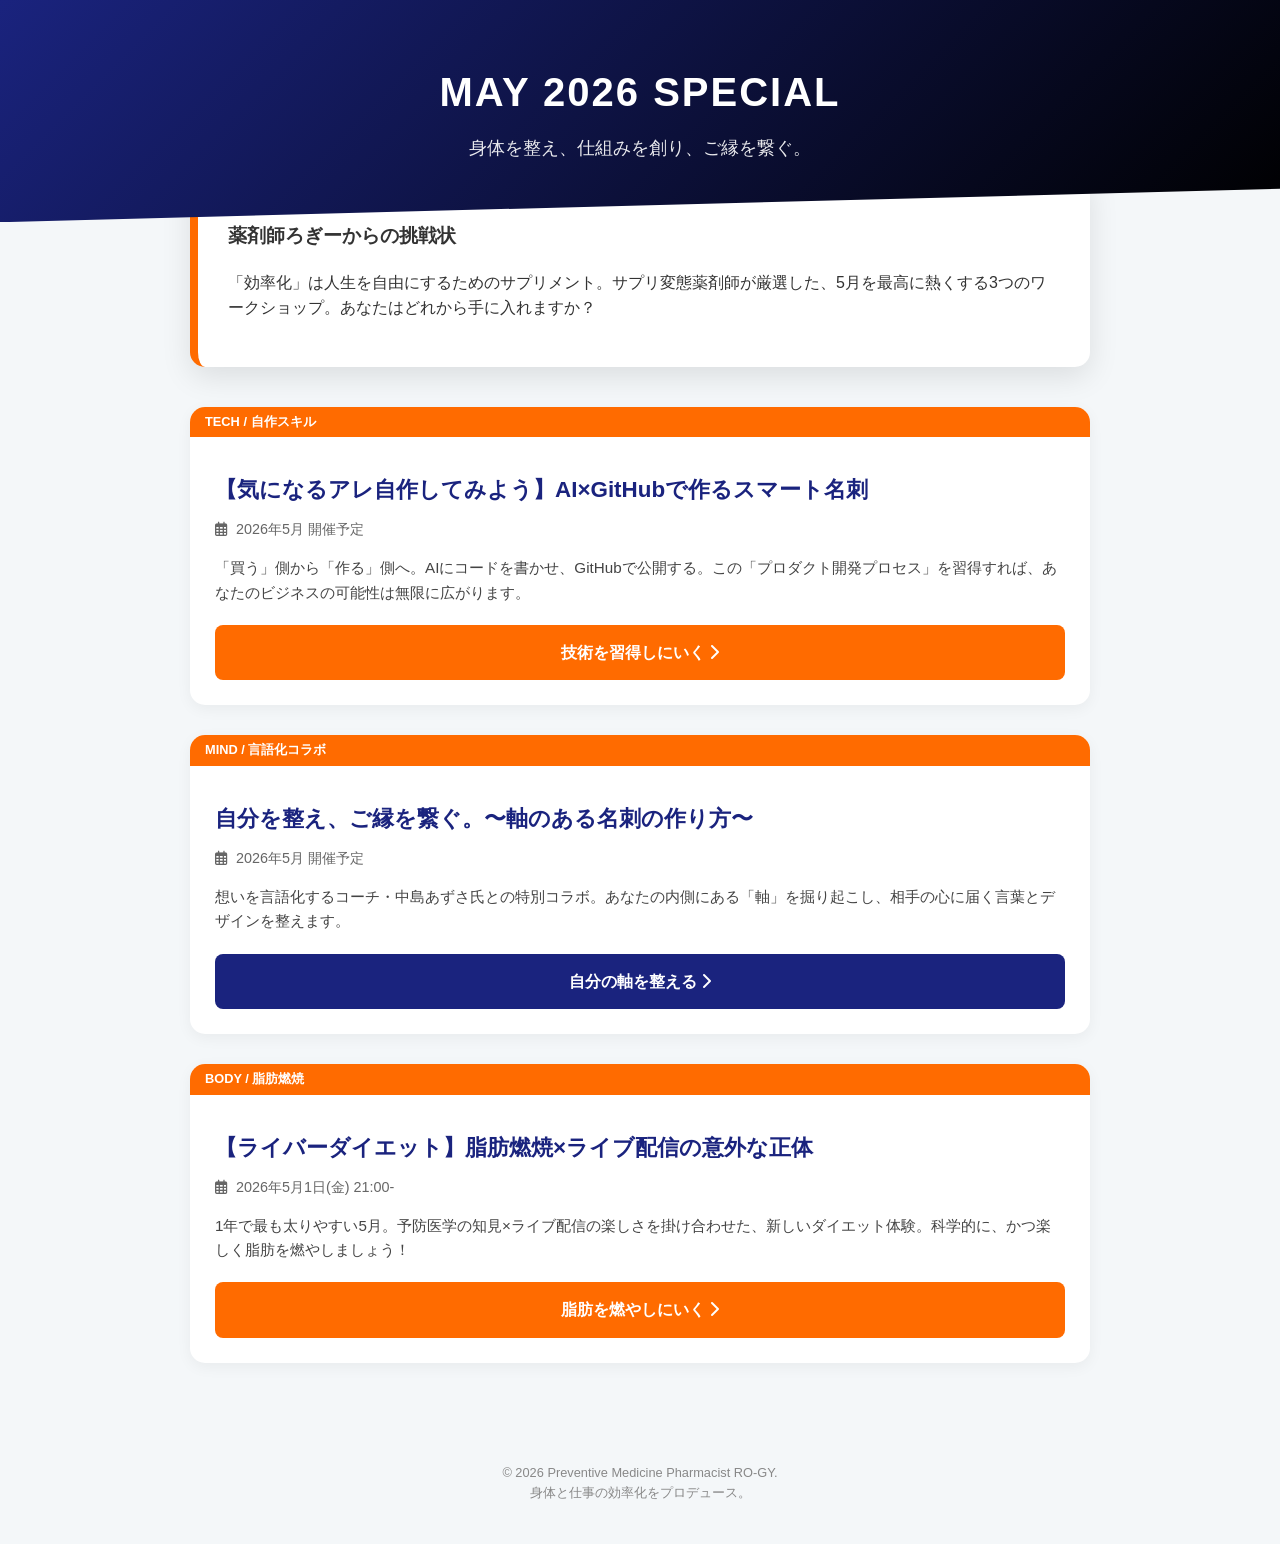
==== index.html @ 2cf56118 "Add initial index.html for workshop event" ====
<!DOCTYPE html>
<html lang="ja">
<head>
    <meta charset="UTF-8">
    <meta name="viewport" content="width=device-width, initial-scale=1.0">
    <title>2026.05 RO-GY Special Workshops | 薬剤師ろぎー</title>
    <link href="https://cdnjs.cloudflare.com/ajax/libs/font-awesome/6.0.0/css/all.min.css" rel="stylesheet">
    <style>
        :root {
            --primary: #FF6B00; /* ハイキューオレンジ */
            --secondary: #1A237E; /* 誠実なネイビー */
            --bg: #F4F7F9;
            --text: #333;
            --white: #ffffff;
        }

        body {
            font-family: 'Helvetica Neue', Arial, 'Hiragino Kaku Gothic ProN', 'Hiragino Sans', Meiryo, sans-serif;
            background-color: var(--bg);
            color: var(--text);
            line-height: 1.6;
            margin: 0;
            padding: 0;
        }

        header {
            background: linear-gradient(135deg, var(--secondary) 0%, #000 100%);
            color: var(--white);
            padding: 60px 20px;
            text-align: center;
            clip-path: polygon(0 0, 100% 0, 100% 85%, 0 100%);
        }

        .hero-title {
            font-size: 2.5rem;
            margin: 0;
            letter-spacing: 2px;
            font-weight: 900;
        }

        .hero-subtitle {
            font-size: 1.1rem;
            margin-top: 10px;
            opacity: 0.9;
        }

        .container {
            max-width: 900px;
            margin: -50px auto 60px;
            padding: 0 20px;
        }

        .intro-card {
            background: var(--white);
            padding: 30px;
            border-radius: 15px;
            box-shadow: 0 10px 30px rgba(0,0,0,0.1);
            margin-bottom: 40px;
            border-left: 8px solid var(--primary);
        }

        .workshop-grid {
            display: grid;
            gap: 30px;
        }

        .card {
            background: var(--white);
            border-radius: 15px;
            overflow: hidden;
            box-shadow: 0 4px 15px rgba(0,0,0,0.05);
            transition: transform 0.3s ease;
            display: flex;
            flex-direction: column;
        }

        .card:hover {
            transform: translateY(-5px);
        }

        .card-tag {
            background: var(--primary);
            color: var(--white);
            padding: 5px 15px;
            font-size: 0.8rem;
            font-weight: bold;
            display: inline-block;
        }

        .card-content {
            padding: 25px;
            flex-grow: 1;
        }

        .card-title {
            font-size: 1.4rem;
            margin: 10px 0;
            color: var(--secondary);
            font-weight: bold;
        }

        .card-date {
            color: #666;
            font-size: 0.9rem;
            margin-bottom: 15px;
            display: flex;
            align-items: center;
            gap: 8px;
        }

        .card-text {
            font-size: 0.95rem;
            margin-bottom: 20px;
            color: #444;
        }

        .btn {
            display: block;
            text-align: center;
            background: var(--primary);
            color: var(--white);
            text-decoration: none;
            padding: 15px;
            border-radius: 8px;
            font-weight: bold;
            transition: background 0.3s;
        }

        .btn:hover {
            background: #e65a00;
        }

        .btn-secondary {
            background: var(--secondary);
        }

        .footer {
            text-align: center;
            padding: 40px;
            color: #888;
            font-size: 0.8rem;
        }

        .badge {
            display: inline-block;
            padding: 2px 8px;
            border-radius: 4px;
            font-size: 0.75rem;
            margin-right: 5px;
            background: #eee;
        }

        @media (max-width: 600px) {
            .hero-title { font-size: 1.8rem; }
        }
    </style>
</head>
<body>

<header>
    <div class="hero-title">MAY 2026 SPECIAL</div>
    <div class="hero-subtitle">身体を整え、仕組みを創り、ご縁を繋ぐ。</div>
</header>

<div class="container">
    <section class="intro-card">
        <h3>薬剤師ろぎーからの挑戦状</h3>
        <p>「効率化」は人生を自由にするためのサプリメント。サプリ変態薬剤師が厳選した、5月を最高に熱くする3つのワークショップ。あなたはどれから手に入れますか？</p>
    </section>

    <div class="workshop-grid">
        
        <!-- Workshop 1 -->
        <div class="card">
            <div class="card-tag">TECH / 自作スキル</div>
            <div class="card-content">
                <div class="card-title">【気になるアレ自作してみよう】AI×GitHubで作るスマート名刺</div>
                <div class="card-date"><i class="far fa-calendar-alt"></i> 2026年5月 開催予定</div>
                <p class="card-text">
                    「買う」側から「作る」側へ。AIにコードを書かせ、GitHubで公開する。この「プロダクト開発プロセス」を習得すれば、あなたのビジネスの可能性は無限に広がります。
                </p>
                <a href="https://forms.gle/5XAhfQ7T3XfFHzM89" class="btn" target="_blank">技術を習得しにいく <i class="fas fa-chevron-right"></i></a>
            </div>
        </div>

        <!-- Workshop 2 -->
        <div class="card">
            <div class="card-tag">MIND / 言語化コラボ</div>
            <div class="card-content">
                <div class="card-title">自分を整え、ご縁を繋ぐ。〜軸のある名刺の作り方〜</div>
                <div class="card-date"><i class="far fa-calendar-alt"></i> 2026年5月 開催予定</div>
                <p class="card-text">
                    想いを言語化するコーチ・中島あずさ氏との特別コラボ。あなたの内側にある「軸」を掘り起こし、相手の心に届く言葉とデザインを整えます。
                </p>
                <a href="https://forms.gle/3fW3UAJa8YDTXTbc7" class="btn btn-secondary" target="_blank">自分の軸を整える <i class="fas fa-chevron-right"></i></a>
            </div>
        </div>

        <!-- Workshop 3 -->
        <div class="card">
            <div class="card-tag">BODY / 脂肪燃焼</div>
            <div class="card-content">
                <div class="card-title">【ライバーダイエット】脂肪燃焼×ライブ配信の意外な正体</div>
                <div class="card-date"><i class="far fa-calendar-alt"></i> 2026年5月1日(金) 21:00-</div>
                <p class="card-text">
                    1年で最も太りやすい5月。予防医学の知見×ライブ配信の楽しさを掛け合わせた、新しいダイエット体験。科学的に、かつ楽しく脂肪を燃やしましょう！
                </p>
                <a href="https://forms.gle/XK8D6hEWi1Emonfd9" class="btn" target="_blank">脂肪を燃やしにいく <i class="fas fa-chevron-right"></i></a>
            </div>
        </div>

    </div>
</div>

<div class="footer">
    &copy; 2026 Preventive Medicine Pharmacist RO-GY.<br>
    身体と仕事の効率化をプロデュース。
</div>

</body>
</html>
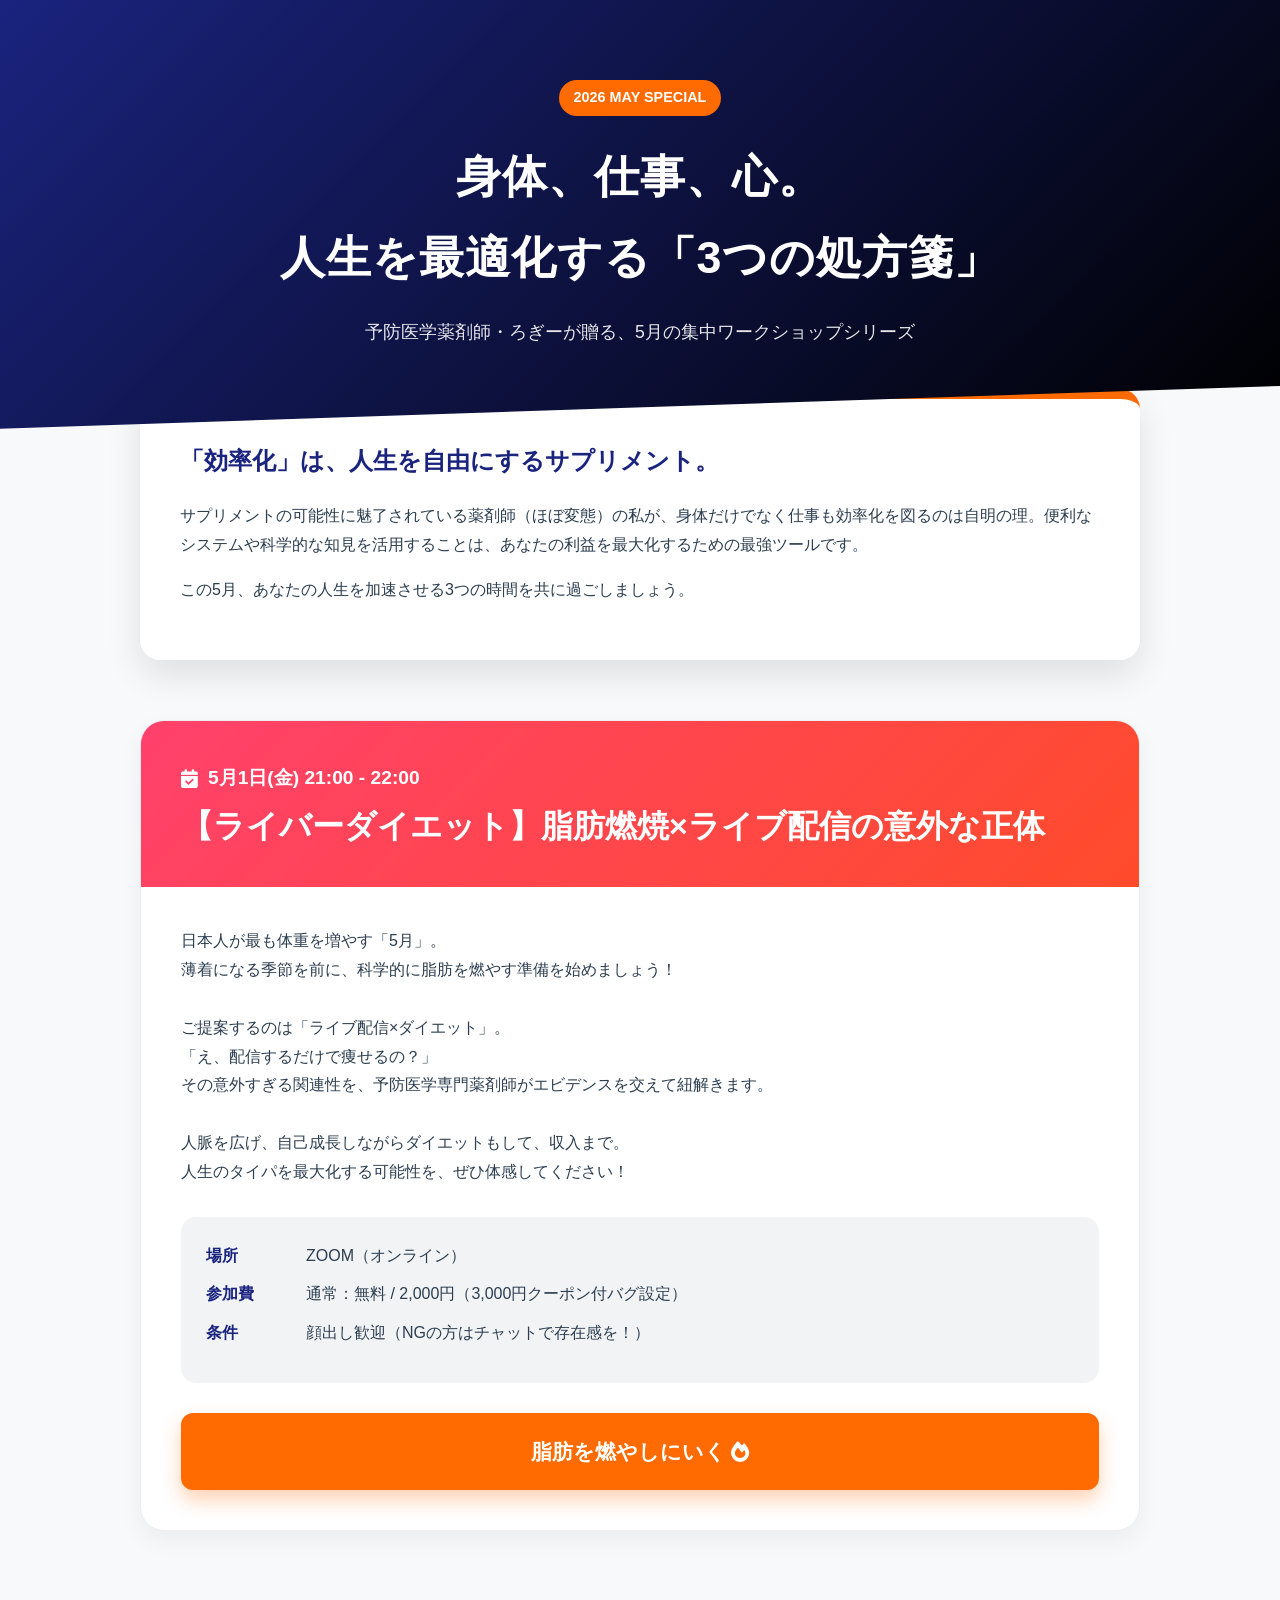
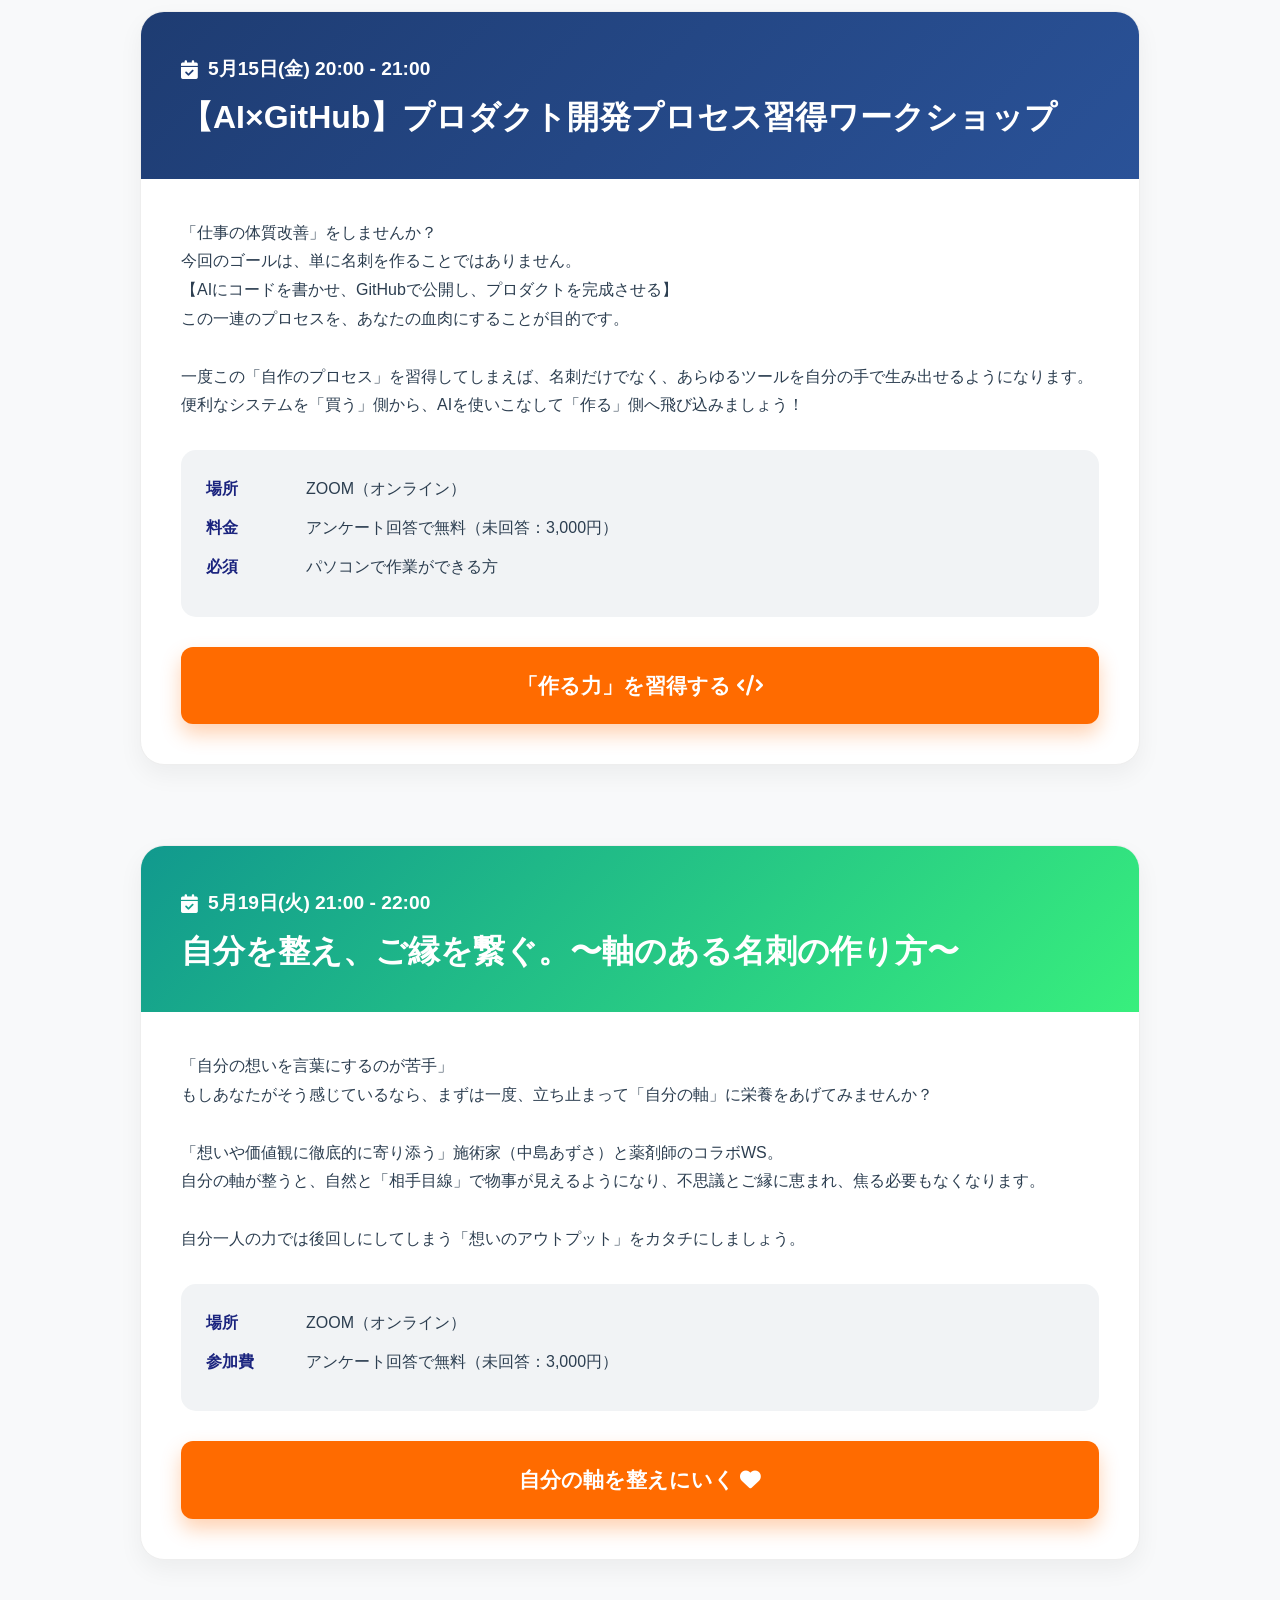
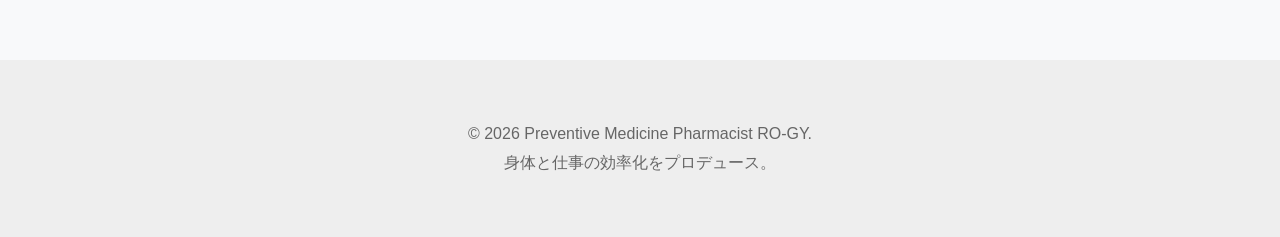
==== commit 02386f96: "Update index.html" ====
--- a/index.html
+++ b/index.html
@@ -3,219 +3,293 @@
 <head>
     <meta charset="UTF-8">
     <meta name="viewport" content="width=device-width, initial-scale=1.0">
-    <title>2026.05 RO-GY Special Workshops | 薬剤師ろぎー</title>
+    <title>RO-GY MAY 2026 Special Workshops</title>
     <link href="https://cdnjs.cloudflare.com/ajax/libs/font-awesome/6.0.0/css/all.min.css" rel="stylesheet">
     <style>
         :root {
-            --primary: #FF6B00; /* ハイキューオレンジ */
-            --secondary: #1A237E; /* 誠実なネイビー */
-            --bg: #F4F7F9;
-            --text: #333;
+            --primary: #FF6B00; /* 情熱のオレンジ */
+            --secondary: #1A237E; /* 知的なネイビー */
+            --accent: #00C853; /* 健康のグリーン */
+            --bg: #f8f9fa;
             --white: #ffffff;
+            --text: #2c3e50;
         }
 
         body {
             font-family: 'Helvetica Neue', Arial, 'Hiragino Kaku Gothic ProN', 'Hiragino Sans', Meiryo, sans-serif;
             background-color: var(--bg);
             color: var(--text);
-            line-height: 1.6;
             margin: 0;
             padding: 0;
-        }
-
+            line-height: 1.8;
+        }
+
+        /* Header & Hero */
         header {
             background: linear-gradient(135deg, var(--secondary) 0%, #000 100%);
             color: var(--white);
-            padding: 60px 20px;
+            padding: 80px 20px;
             text-align: center;
-            clip-path: polygon(0 0, 100% 0, 100% 85%, 0 100%);
+            clip-path: polygon(0 0, 100% 0, 100% 90%, 0 100%);
+        }
+
+        .hero-badge {
+            background: var(--primary);
+            padding: 5px 15px;
+            border-radius: 20px;
+            font-size: 0.9rem;
+            font-weight: bold;
+            display: inline-block;
+            margin-bottom: 20px;
         }
 
         .hero-title {
-            font-size: 2.5rem;
+            font-size: 2.8rem;
             margin: 0;
-            letter-spacing: 2px;
             font-weight: 900;
-        }
-
-        .hero-subtitle {
+            letter-spacing: 1px;
+        }
+
+        .hero-desc {
+            max-width: 700px;
+            margin: 20px auto 0;
             font-size: 1.1rem;
-            margin-top: 10px;
             opacity: 0.9;
         }
 
+        /* Container */
         .container {
-            max-width: 900px;
-            margin: -50px auto 60px;
+            max-width: 1000px;
+            margin: -40px auto 100px;
             padding: 0 20px;
         }
 
-        .intro-card {
+        /* Intro Section */
+        .intro-box {
             background: var(--white);
-            padding: 30px;
+            padding: 40px;
+            border-radius: 20px;
+            box-shadow: 0 15px 35px rgba(0,0,0,0.1);
+            margin-bottom: 60px;
+            border-top: 10px solid var(--primary);
+        }
+
+        .intro-box h2 {
+            color: var(--secondary);
+            margin-top: 0;
+        }
+
+        /* Workshop Cards */
+        .ws-card {
+            background: var(--white);
+            border-radius: 24px;
+            overflow: hidden;
+            box-shadow: 0 10px 25px rgba(0,0,0,0.05);
+            margin-bottom: 80px;
+            display: flex;
+            flex-direction: column;
+            border: 1px solid #eee;
+        }
+
+        .ws-header {
+            padding: 40px;
+            color: var(--white);
+        }
+
+        /* 各WSのテーマカラー */
+        .bg-diet { background: linear-gradient(135deg, #FF416C, #FF4B2B); }
+        .bg-tech { background: linear-gradient(135deg, #1e3c72, #2a5298); }
+        .bg-mind { background: linear-gradient(135deg, #11998e, #38ef7d); }
+
+        .ws-date {
+            font-size: 1.2rem;
+            font-weight: bold;
+            display: flex;
+            align-items: center;
+            gap: 10px;
+            margin-bottom: 10px;
+        }
+
+        .ws-title {
+            font-size: 2rem;
+            line-height: 1.3;
+            margin: 0;
+            font-weight: 900;
+        }
+
+        .ws-body {
+            padding: 40px;
+        }
+
+        .ws-content-text {
+            white-space: pre-wrap; /* 改行を反映 */
+            font-size: 1rem;
+            margin-bottom: 30px;
+        }
+
+        .info-grid {
+            background: #f1f3f5;
+            padding: 25px;
             border-radius: 15px;
-            box-shadow: 0 10px 30px rgba(0,0,0,0.1);
-            margin-bottom: 40px;
-            border-left: 8px solid var(--primary);
-        }
-
-        .workshop-grid {
-            display: grid;
-            gap: 30px;
-        }
-
-        .card {
-            background: var(--white);
-            border-radius: 15px;
-            overflow: hidden;
-            box-shadow: 0 4px 15px rgba(0,0,0,0.05);
-            transition: transform 0.3s ease;
-            display: flex;
-            flex-direction: column;
-        }
-
-        .card:hover {
-            transform: translateY(-5px);
-        }
-
-        .card-tag {
+            margin-bottom: 30px;
+        }
+
+        .info-item {
+            display: flex;
+            margin-bottom: 10px;
+        }
+
+        .info-label {
+            width: 100px;
+            font-weight: bold;
+            color: var(--secondary);
+        }
+
+        .cta-btn {
+            display: block;
             background: var(--primary);
             color: var(--white);
-            padding: 5px 15px;
-            font-size: 0.8rem;
-            font-weight: bold;
-            display: inline-block;
-        }
-
-        .card-content {
-            padding: 25px;
-            flex-grow: 1;
-        }
-
-        .card-title {
-            font-size: 1.4rem;
-            margin: 10px 0;
-            color: var(--secondary);
-            font-weight: bold;
-        }
-
-        .card-date {
+            text-align: center;
+            padding: 20px;
+            border-radius: 12px;
+            text-decoration: none;
+            font-size: 1.3rem;
+            font-weight: bold;
+            transition: all 0.3s;
+            box-shadow: 0 10px 20px rgba(255, 107, 0, 0.3);
+        }
+
+        .cta-btn:hover {
+            transform: scale(1.02);
+            box-shadow: 0 15px 30px rgba(255, 107, 0, 0.4);
+        }
+
+        .ws-highlights {
+            margin-bottom: 30px;
+        }
+
+        .highlight-item {
+            display: flex;
+            gap: 15px;
+            margin-bottom: 15px;
+        }
+
+        .highlight-icon {
+            color: var(--primary);
+            font-size: 1.2rem;
+        }
+
+        footer {
+            text-align: center;
+            padding: 60px 20px;
+            background: #eee;
             color: #666;
-            font-size: 0.9rem;
-            margin-bottom: 15px;
-            display: flex;
-            align-items: center;
-            gap: 8px;
-        }
-
-        .card-text {
-            font-size: 0.95rem;
-            margin-bottom: 20px;
-            color: #444;
-        }
-
-        .btn {
-            display: block;
-            text-align: center;
-            background: var(--primary);
-            color: var(--white);
-            text-decoration: none;
-            padding: 15px;
-            border-radius: 8px;
-            font-weight: bold;
-            transition: background 0.3s;
-        }
-
-        .btn:hover {
-            background: #e65a00;
-        }
-
-        .btn-secondary {
-            background: var(--secondary);
-        }
-
-        .footer {
-            text-align: center;
-            padding: 40px;
-            color: #888;
-            font-size: 0.8rem;
-        }
-
-        .badge {
-            display: inline-block;
-            padding: 2px 8px;
-            border-radius: 4px;
-            font-size: 0.75rem;
-            margin-right: 5px;
-            background: #eee;
-        }
-
-        @media (max-width: 600px) {
-            .hero-title { font-size: 1.8rem; }
+        }
+
+        @media (max-width: 768px) {
+            .hero-title { font-size: 2rem; }
+            .ws-title { font-size: 1.5rem; }
+            .ws-header, .ws-body { padding: 25px; }
         }
     </style>
 </head>
 <body>
 
 <header>
-    <div class="hero-title">MAY 2026 SPECIAL</div>
-    <div class="hero-subtitle">身体を整え、仕組みを創り、ご縁を繋ぐ。</div>
+    <div class="hero-badge">2026 MAY SPECIAL</div>
+    <h1 class="hero-title">身体、仕事、心。<br>人生を最適化する「3つの処方箋」</h1>
+    <p class="hero-desc">予防医学薬剤師・ろぎーが贈る、5月の集中ワークショップシリーズ</p>
 </header>
 
 <div class="container">
-    <section class="intro-card">
-        <h3>薬剤師ろぎーからの挑戦状</h3>
-        <p>「効率化」は人生を自由にするためのサプリメント。サプリ変態薬剤師が厳選した、5月を最高に熱くする3つのワークショップ。あなたはどれから手に入れますか？</p>
+    <!-- Intro -->
+    <section class="intro-box">
+        <h2>「効率化」は、人生を自由にするサプリメント。</h2>
+        <p>サプリメントの可能性に魅了されている薬剤師（ほぼ変態）の私が、身体だけでなく仕事も効率化を図るのは自明の理。便利なシステムや科学的な知見を活用することは、あなたの利益を最大化するための最強ツールです。</p>
+        <p>この5月、あなたの人生を加速させる3つの時間を共に過ごしましょう。</p>
     </section>
 
-    <div class="workshop-grid">
-        
-        <!-- Workshop 1 -->
-        <div class="card">
-            <div class="card-tag">TECH / 自作スキル</div>
-            <div class="card-content">
-                <div class="card-title">【気になるアレ自作してみよう】AI×GitHubで作るスマート名刺</div>
-                <div class="card-date"><i class="far fa-calendar-alt"></i> 2026年5月 開催予定</div>
-                <p class="card-text">
-                    「買う」側から「作る」側へ。AIにコードを書かせ、GitHubで公開する。この「プロダクト開発プロセス」を習得すれば、あなたのビジネスの可能性は無限に広がります。
-                </p>
-                <a href="https://forms.gle/5XAhfQ7T3XfFHzM89" class="btn" target="_blank">技術を習得しにいく <i class="fas fa-chevron-right"></i></a>
+    <!-- WS 1: Diet -->
+    <article class="ws-card">
+        <div class="ws-header bg-diet">
+            <div class="ws-date"><i class="fas fa-calendar-check"></i> 5月1日(金) 21:00 - 22:00</div>
+            <h2 class="ws-title">【ライバーダイエット】脂肪燃焼×ライブ配信の意外な正体</h2>
+        </div>
+        <div class="ws-body">
+            <div class="ws-content-text">日本人が最も体重を増やす「5月」。
+薄着になる季節を前に、科学的に脂肪を燃やす準備を始めましょう！
+
+ご提案するのは「ライブ配信×ダイエット」。
+「え、配信するだけで痩せるの？」
+その意外すぎる関連性を、予防医学専門薬剤師がエビデンスを交えて紐解きます。
+
+人脈を広げ、自己成長しながらダイエットもして、収入まで。
+人生のタイパを最大化する可能性を、ぜひ体感してください！</div>
+            
+            <div class="info-grid">
+                <div class="info-item"><span class="info-label">場所</span><span>ZOOM（オンライン）</span></div>
+                <div class="info-item"><span class="info-label">参加費</span><span>通常：無料 / 2,000円（3,000円クーポン付バグ設定）</span></div>
+                <div class="info-item"><span class="info-label">条件</span><span>顔出し歓迎（NGの方はチャットで存在感を！）</span></div>
             </div>
-        </div>
-
-        <!-- Workshop 2 -->
-        <div class="card">
-            <div class="card-tag">MIND / 言語化コラボ</div>
-            <div class="card-content">
-                <div class="card-title">自分を整え、ご縁を繋ぐ。〜軸のある名刺の作り方〜</div>
-                <div class="card-date"><i class="far fa-calendar-alt"></i> 2026年5月 開催予定</div>
-                <p class="card-text">
-                    想いを言語化するコーチ・中島あずさ氏との特別コラボ。あなたの内側にある「軸」を掘り起こし、相手の心に届く言葉とデザインを整えます。
-                </p>
-                <a href="https://forms.gle/3fW3UAJa8YDTXTbc7" class="btn btn-secondary" target="_blank">自分の軸を整える <i class="fas fa-chevron-right"></i></a>
+
+            <a href="https://forms.gle/5XAhfQ7T3XfFHzM89" class="cta-btn" target="_blank">脂肪を燃やしにいく <i class="fas fa-fire"></i></a>
+        </div>
+    </article>
+
+    <!-- WS 2: AI Tech -->
+    <article class="ws-card">
+        <div class="ws-header bg-tech">
+            <div class="ws-date"><i class="fas fa-calendar-check"></i> 5月15日(金) 20:00 - 21:00</div>
+            <h2 class="ws-title">【AI×GitHub】プロダクト開発プロセス習得ワークショップ</h2>
+        </div>
+        <div class="ws-body">
+            <div class="ws-content-text">「仕事の体質改善」をしませんか？
+今回のゴールは、単に名刺を作ることではありません。
+【AIにコードを書かせ、GitHubで公開し、プロダクトを完成させる】
+この一連のプロセスを、あなたの血肉にすることが目的です。
+
+一度この「自作のプロセス」を習得してしまえば、名刺だけでなく、あらゆるツールを自分の手で生み出せるようになります。
+便利なシステムを「買う」側から、AIを使いこなして「作る」側へ飛び込みましょう！</div>
+            
+            <div class="info-grid">
+                <div class="info-item"><span class="info-label">場所</span><span>ZOOM（オンライン）</span></div>
+                <div class="info-item"><span class="info-label">料金</span><span>アンケート回答で無料（未回答：3,000円）</span></div>
+                <div class="info-item"><span class="info-label">必須</span><span>パソコンで作業ができる方</span></div>
             </div>
-        </div>
-
-        <!-- Workshop 3 -->
-        <div class="card">
-            <div class="card-tag">BODY / 脂肪燃焼</div>
-            <div class="card-content">
-                <div class="card-title">【ライバーダイエット】脂肪燃焼×ライブ配信の意外な正体</div>
-                <div class="card-date"><i class="far fa-calendar-alt"></i> 2026年5月1日(金) 21:00-</div>
-                <p class="card-text">
-                    1年で最も太りやすい5月。予防医学の知見×ライブ配信の楽しさを掛け合わせた、新しいダイエット体験。科学的に、かつ楽しく脂肪を燃やしましょう！
-                </p>
-                <a href="https://forms.gle/XK8D6hEWi1Emonfd9" class="btn" target="_blank">脂肪を燃やしにいく <i class="fas fa-chevron-right"></i></a>
+
+            <a href="https://forms.gle/3fW3UAJa8YDTXTbc7" class="cta-btn" target="_blank">「作る力」を習得する <i class="fas fa-code"></i></a>
+        </div>
+    </article>
+
+    <!-- WS 3: Mind/Azusa -->
+    <article class="ws-card">
+        <div class="ws-header bg-mind">
+            <div class="ws-date"><i class="fas fa-calendar-check"></i> 5月19日(火) 21:00 - 22:00</div>
+            <h2 class="ws-title">自分を整え、ご縁を繋ぐ。〜軸のある名刺の作り方〜</h2>
+        </div>
+        <div class="ws-body">
+            <div class="ws-content-text">「自分の想いを言葉にするのが苦手」
+もしあなたがそう感じているなら、まずは一度、立ち止まって「自分の軸」に栄養をあげてみませんか？
+
+「想いや価値観に徹底的に寄り添う」施術家（中島あずさ）と薬剤師のコラボWS。
+自分の軸が整うと、自然と「相手目線」で物事が見えるようになり、不思議とご縁に恵まれ、焦る必要もなくなります。
+
+自分一人の力では後回しにしてしまう「想いのアウトプット」をカタチにしましょう。</div>
+            
+            <div class="info-grid">
+                <div class="info-item"><span class="info-label">場所</span><span>ZOOM（オンライン）</span></div>
+                <div class="info-item"><span class="info-label">参加費</span><span>アンケート回答で無料（未回答：3,000円）</span></div>
             </div>
-        </div>
-
-    </div>
+
+            <a href="https://forms.gle/XK8D6hEWi1Emonfd9" class="cta-btn" target="_blank">自分の軸を整えにいく <i class="fas fa-heart"></i></a>
+        </div>
+    </article>
 </div>
 
-<div class="footer">
+<footer>
     &copy; 2026 Preventive Medicine Pharmacist RO-GY.<br>
     身体と仕事の効率化をプロデュース。
-</div>
+</footer>
 
 </body>
 </html>
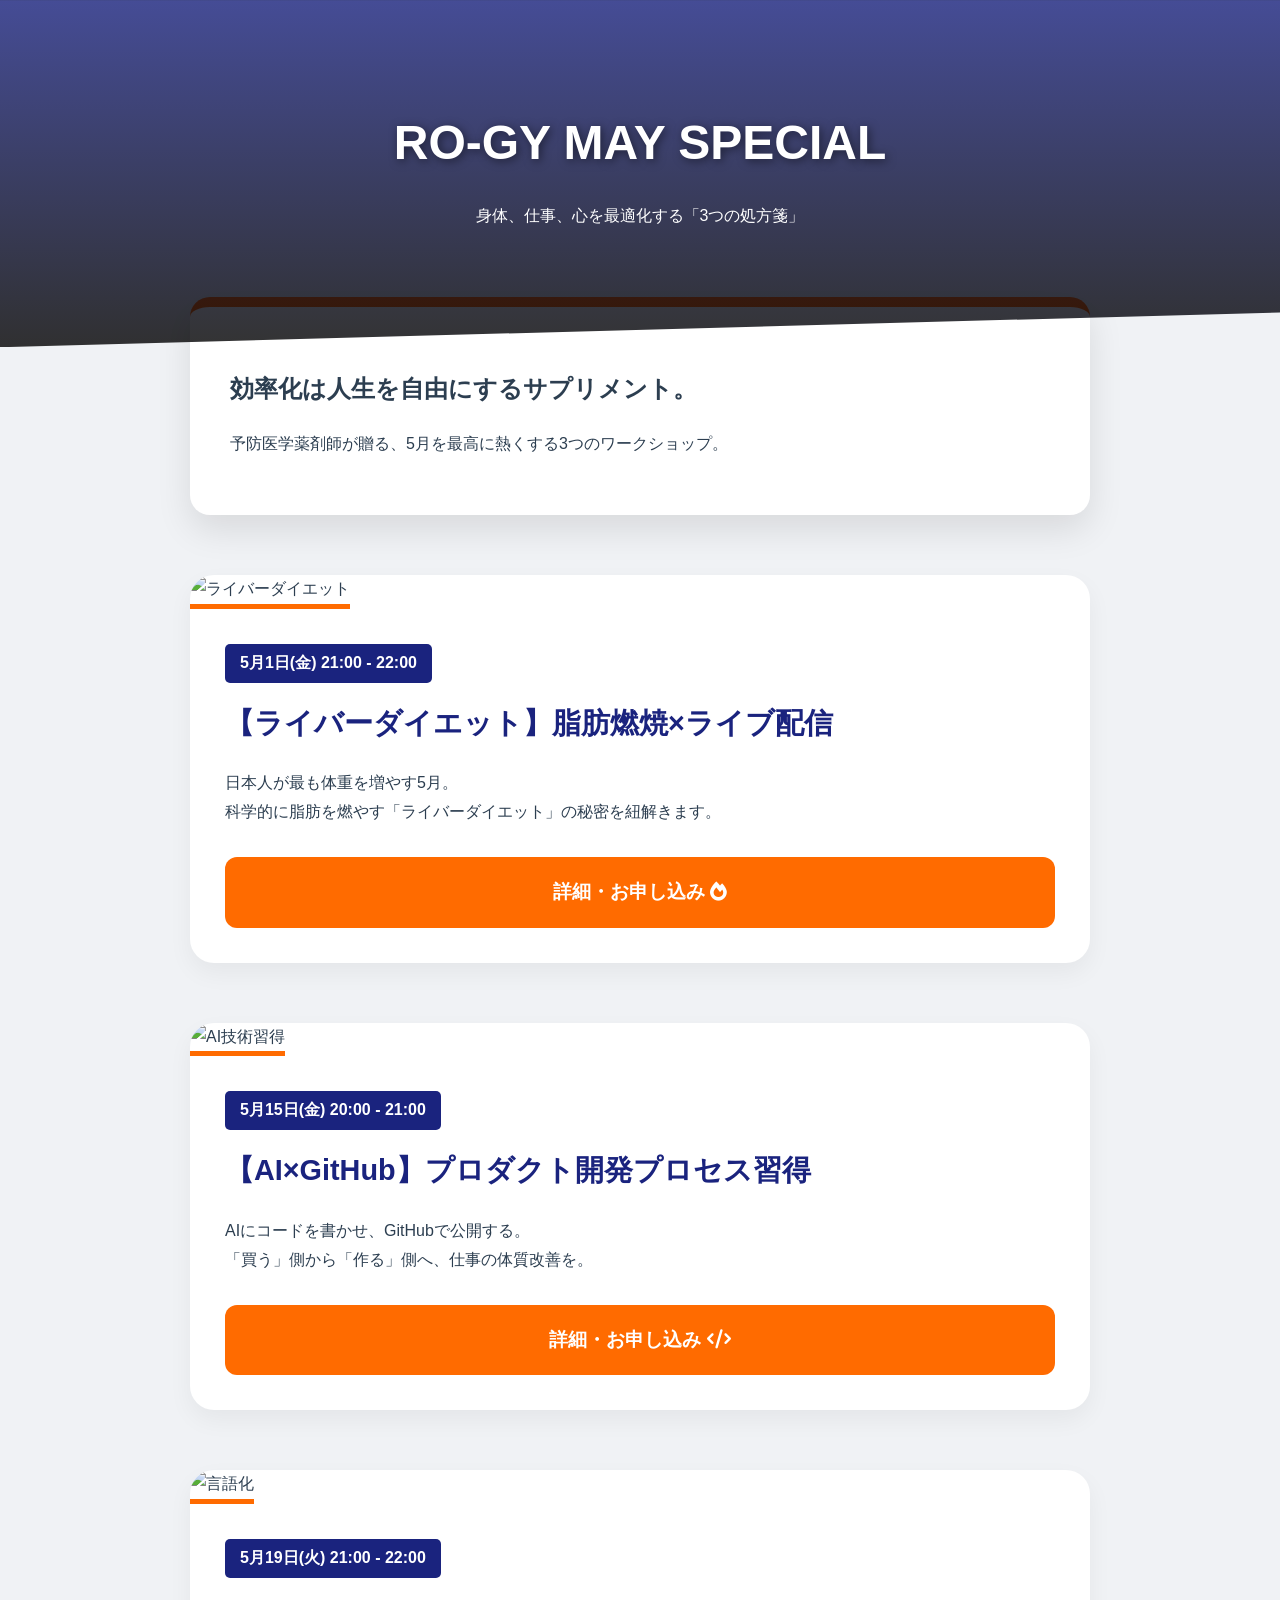
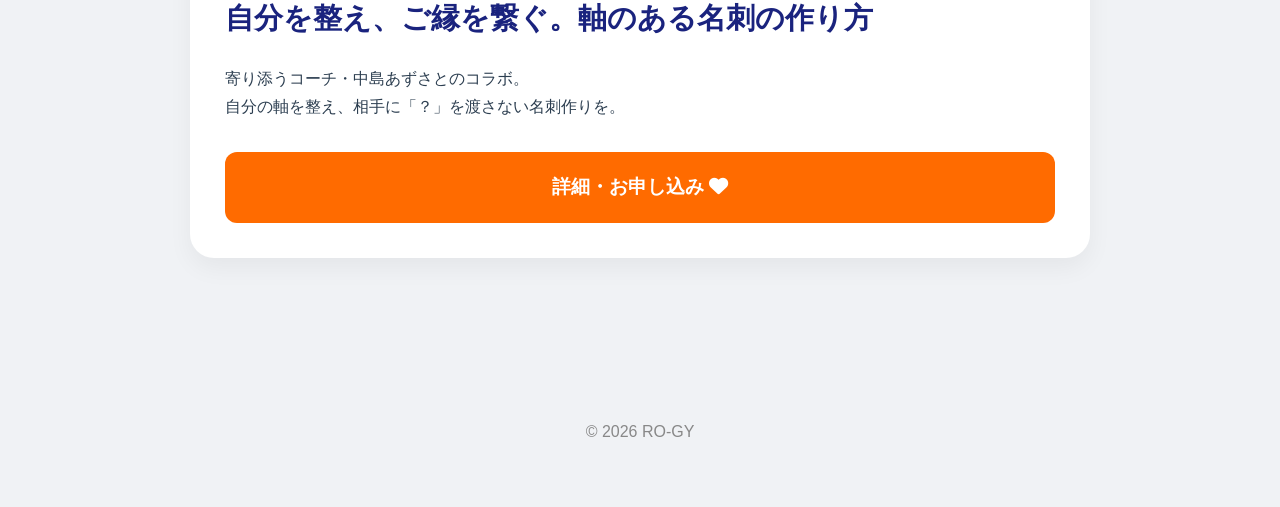
==== commit 30d18656: "Update index.html" ====
--- a/index.html
+++ b/index.html
@@ -9,8 +9,7 @@
         :root {
             --primary: #FF6B00; /* 情熱のオレンジ */
             --secondary: #1A237E; /* 知的なネイビー */
-            --accent: #00C853; /* 健康のグリーン */
-            --bg: #f8f9fa;
+            --bg: #f0f2f5;
             --white: #ffffff;
             --text: #2c3e50;
         }
@@ -24,47 +23,31 @@
             line-height: 1.8;
         }
 
-        /* Header & Hero */
+        /* Hero Section */
         header {
-            background: linear-gradient(135deg, var(--secondary) 0%, #000 100%);
+            background: linear-gradient(rgba(26, 35, 126, 0.8), rgba(0, 0, 0, 0.8)), url('images/hero.jpg'); /* 背景画像 */
+            background-size: cover;
+            background-position: center;
             color: var(--white);
-            padding: 80px 20px;
+            padding: 100px 20px;
             text-align: center;
             clip-path: polygon(0 0, 100% 0, 100% 90%, 0 100%);
         }
 
-        .hero-badge {
-            background: var(--primary);
-            padding: 5px 15px;
-            border-radius: 20px;
-            font-size: 0.9rem;
-            font-weight: bold;
-            display: inline-block;
-            margin-bottom: 20px;
-        }
-
         .hero-title {
-            font-size: 2.8rem;
+            font-size: 3rem;
             margin: 0;
             font-weight: 900;
-            letter-spacing: 1px;
-        }
-
-        .hero-desc {
-            max-width: 700px;
-            margin: 20px auto 0;
-            font-size: 1.1rem;
-            opacity: 0.9;
+            text-shadow: 2px 2px 10px rgba(0,0,0,0.5);
         }
 
         /* Container */
         .container {
-            max-width: 1000px;
-            margin: -40px auto 100px;
+            max-width: 900px;
+            margin: -50px auto 100px;
             padding: 0 20px;
         }
 
-        /* Intro Section */
         .intro-box {
             background: var(--white);
             padding: 40px;
@@ -74,75 +57,52 @@
             border-top: 10px solid var(--primary);
         }
 
-        .intro-box h2 {
-            color: var(--secondary);
-            margin-top: 0;
-        }
-
         /* Workshop Cards */
         .ws-card {
             background: var(--white);
             border-radius: 24px;
             overflow: hidden;
             box-shadow: 0 10px 25px rgba(0,0,0,0.05);
-            margin-bottom: 80px;
-            display: flex;
-            flex-direction: column;
-            border: 1px solid #eee;
+            margin-bottom: 60px;
+            transition: 0.3s;
         }
 
-        .ws-header {
-            padding: 40px;
-            color: var(--white);
+        .ws-card:hover {
+            transform: translateY(-5px);
         }
 
-        /* 各WSのテーマカラー */
-        .bg-diet { background: linear-gradient(135deg, #FF416C, #FF4B2B); }
-        .bg-tech { background: linear-gradient(135deg, #1e3c72, #2a5298); }
-        .bg-mind { background: linear-gradient(135deg, #11998e, #38ef7d); }
+        /* 画像エリア */
+        .ws-image {
+            width: 100%;
+            height: 250px;
+            object-fit: cover; /* 画像を枠いっぱいに収める */
+            border-bottom: 5px solid var(--primary);
+        }
 
-        .ws-date {
-            font-size: 1.2rem;
+        .ws-body {
+            padding: 35px;
+        }
+
+        .ws-date-badge {
+            display: inline-block;
+            background: var(--secondary);
+            color: white;
+            padding: 5px 15px;
+            border-radius: 5px;
             font-weight: bold;
-            display: flex;
-            align-items: center;
-            gap: 10px;
-            margin-bottom: 10px;
+            margin-bottom: 15px;
         }
 
         .ws-title {
-            font-size: 2rem;
-            line-height: 1.3;
-            margin: 0;
+            font-size: 1.8rem;
+            color: var(--secondary);
+            margin: 0 0 20px 0;
             font-weight: 900;
         }
 
-        .ws-body {
-            padding: 40px;
-        }
-
-        .ws-content-text {
-            white-space: pre-wrap; /* 改行を反映 */
-            font-size: 1rem;
+        .ws-text {
+            white-space: pre-wrap;
             margin-bottom: 30px;
-        }
-
-        .info-grid {
-            background: #f1f3f5;
-            padding: 25px;
-            border-radius: 15px;
-            margin-bottom: 30px;
-        }
-
-        .info-item {
-            display: flex;
-            margin-bottom: 10px;
-        }
-
-        .info-label {
-            width: 100px;
-            font-weight: bold;
-            color: var(--secondary);
         }
 
         .cta-btn {
@@ -150,145 +110,82 @@
             background: var(--primary);
             color: var(--white);
             text-align: center;
-            padding: 20px;
+            padding: 18px;
             border-radius: 12px;
             text-decoration: none;
-            font-size: 1.3rem;
+            font-size: 1.2rem;
             font-weight: bold;
-            transition: all 0.3s;
-            box-shadow: 0 10px 20px rgba(255, 107, 0, 0.3);
+            transition: 0.3s;
         }
 
         .cta-btn:hover {
-            transform: scale(1.02);
-            box-shadow: 0 15px 30px rgba(255, 107, 0, 0.4);
-        }
-
-        .ws-highlights {
-            margin-bottom: 30px;
-        }
-
-        .highlight-item {
-            display: flex;
-            gap: 15px;
-            margin-bottom: 15px;
-        }
-
-        .highlight-icon {
-            color: var(--primary);
-            font-size: 1.2rem;
+            filter: brightness(1.1);
         }
 
         footer {
             text-align: center;
-            padding: 60px 20px;
-            background: #eee;
-            color: #666;
+            padding: 60px;
+            color: #888;
         }
 
-        @media (max-width: 768px) {
+        @media (max-width: 600px) {
             .hero-title { font-size: 2rem; }
-            .ws-title { font-size: 1.5rem; }
-            .ws-header, .ws-body { padding: 25px; }
+            .ws-image { height: 180px; }
         }
     </style>
 </head>
 <body>
 
 <header>
-    <div class="hero-badge">2026 MAY SPECIAL</div>
-    <h1 class="hero-title">身体、仕事、心。<br>人生を最適化する「3つの処方箋」</h1>
-    <p class="hero-desc">予防医学薬剤師・ろぎーが贈る、5月の集中ワークショップシリーズ</p>
+    <h1 class="hero-title">RO-GY MAY SPECIAL</h1>
+    <p>身体、仕事、心を最適化する「3つの処方箋」</p>
 </header>
 
 <div class="container">
-    <!-- Intro -->
     <section class="intro-box">
-        <h2>「効率化」は、人生を自由にするサプリメント。</h2>
-        <p>サプリメントの可能性に魅了されている薬剤師（ほぼ変態）の私が、身体だけでなく仕事も効率化を図るのは自明の理。便利なシステムや科学的な知見を活用することは、あなたの利益を最大化するための最強ツールです。</p>
-        <p>この5月、あなたの人生を加速させる3つの時間を共に過ごしましょう。</p>
+        <h2>効率化は人生を自由にするサプリメント。</h2>
+        <p>予防医学薬剤師が贈る、5月を最高に熱くする3つのワークショップ。</p>
     </section>
 
-    <!-- WS 1: Diet -->
+    <!-- WS 1 -->
     <article class="ws-card">
-        <div class="ws-header bg-diet">
-            <div class="ws-date"><i class="fas fa-calendar-check"></i> 5月1日(金) 21:00 - 22:00</div>
-            <h2 class="ws-title">【ライバーダイエット】脂肪燃焼×ライブ配信の意外な正体</h2>
-        </div>
+        <img src="images/diet.jpg" alt="ライバーダイエット" class="ws-image">
         <div class="ws-body">
-            <div class="ws-content-text">日本人が最も体重を増やす「5月」。
-薄着になる季節を前に、科学的に脂肪を燃やす準備を始めましょう！
-
-ご提案するのは「ライブ配信×ダイエット」。
-「え、配信するだけで痩せるの？」
-その意外すぎる関連性を、予防医学専門薬剤師がエビデンスを交えて紐解きます。
-
-人脈を広げ、自己成長しながらダイエットもして、収入まで。
-人生のタイパを最大化する可能性を、ぜひ体感してください！</div>
-            
-            <div class="info-grid">
-                <div class="info-item"><span class="info-label">場所</span><span>ZOOM（オンライン）</span></div>
-                <div class="info-item"><span class="info-label">参加費</span><span>通常：無料 / 2,000円（3,000円クーポン付バグ設定）</span></div>
-                <div class="info-item"><span class="info-label">条件</span><span>顔出し歓迎（NGの方はチャットで存在感を！）</span></div>
-            </div>
-
-            <a href="https://forms.gle/5XAhfQ7T3XfFHzM89" class="cta-btn" target="_blank">脂肪を燃やしにいく <i class="fas fa-fire"></i></a>
+            <div class="ws-date-badge">5月1日(金) 21:00 - 22:00</div>
+            <h2 class="ws-title">【ライバーダイエット】脂肪燃焼×ライブ配信</h2>
+            <div class="ws-text">日本人が最も体重を増やす5月。
+科学的に脂肪を燃やす「ライバーダイエット」の秘密を紐解きます。</div>
+            <a href="https://forms.gle/5XAhfQ7T3XfFHzM89" class="cta-btn">詳細・お申し込み <i class="fas fa-fire"></i></a>
         </div>
     </article>
 
-    <!-- WS 2: AI Tech -->
+    <!-- WS 2 -->
     <article class="ws-card">
-        <div class="ws-header bg-tech">
-            <div class="ws-date"><i class="fas fa-calendar-check"></i> 5月15日(金) 20:00 - 21:00</div>
-            <h2 class="ws-title">【AI×GitHub】プロダクト開発プロセス習得ワークショップ</h2>
-        </div>
+        <img src="images/tech.jpg" alt="AI技術習得" class="ws-image">
         <div class="ws-body">
-            <div class="ws-content-text">「仕事の体質改善」をしませんか？
-今回のゴールは、単に名刺を作ることではありません。
-【AIにコードを書かせ、GitHubで公開し、プロダクトを完成させる】
-この一連のプロセスを、あなたの血肉にすることが目的です。
-
-一度この「自作のプロセス」を習得してしまえば、名刺だけでなく、あらゆるツールを自分の手で生み出せるようになります。
-便利なシステムを「買う」側から、AIを使いこなして「作る」側へ飛び込みましょう！</div>
-            
-            <div class="info-grid">
-                <div class="info-item"><span class="info-label">場所</span><span>ZOOM（オンライン）</span></div>
-                <div class="info-item"><span class="info-label">料金</span><span>アンケート回答で無料（未回答：3,000円）</span></div>
-                <div class="info-item"><span class="info-label">必須</span><span>パソコンで作業ができる方</span></div>
-            </div>
-
-            <a href="https://forms.gle/3fW3UAJa8YDTXTbc7" class="cta-btn" target="_blank">「作る力」を習得する <i class="fas fa-code"></i></a>
+            <div class="ws-date-badge">5月15日(金) 20:00 - 21:00</div>
+            <h2 class="ws-title">【AI×GitHub】プロダクト開発プロセス習得</h2>
+            <div class="ws-text">AIにコードを書かせ、GitHubで公開する。
+「買う」側から「作る」側へ、仕事の体質改善を。</div>
+            <a href="https://forms.gle/3fW3UAJa8YDTXTbc7" class="cta-btn">詳細・お申し込み <i class="fas fa-code"></i></a>
         </div>
     </article>
 
-    <!-- WS 3: Mind/Azusa -->
+    <!-- WS 3 -->
     <article class="ws-card">
-        <div class="ws-header bg-mind">
-            <div class="ws-date"><i class="fas fa-calendar-check"></i> 5月19日(火) 21:00 - 22:00</div>
-            <h2 class="ws-title">自分を整え、ご縁を繋ぐ。〜軸のある名刺の作り方〜</h2>
-        </div>
+        <img src="images/mind.jpg" alt="言語化" class="ws-image">
         <div class="ws-body">
-            <div class="ws-content-text">「自分の想いを言葉にするのが苦手」
-もしあなたがそう感じているなら、まずは一度、立ち止まって「自分の軸」に栄養をあげてみませんか？
-
-「想いや価値観に徹底的に寄り添う」施術家（中島あずさ）と薬剤師のコラボWS。
-自分の軸が整うと、自然と「相手目線」で物事が見えるようになり、不思議とご縁に恵まれ、焦る必要もなくなります。
-
-自分一人の力では後回しにしてしまう「想いのアウトプット」をカタチにしましょう。</div>
-            
-            <div class="info-grid">
-                <div class="info-item"><span class="info-label">場所</span><span>ZOOM（オンライン）</span></div>
-                <div class="info-item"><span class="info-label">参加費</span><span>アンケート回答で無料（未回答：3,000円）</span></div>
-            </div>
-
-            <a href="https://forms.gle/XK8D6hEWi1Emonfd9" class="cta-btn" target="_blank">自分の軸を整えにいく <i class="fas fa-heart"></i></a>
+            <div class="ws-date-badge">5月19日(火) 21:00 - 22:00</div>
+            <h2 class="ws-title">自分を整え、ご縁を繋ぐ。軸のある名刺の作り方</h2>
+            <div class="ws-text">寄り添うコーチ・中島あずさとのコラボ。
+自分の軸を整え、相手に「？」を渡さない名刺作りを。</div>
+            <a href="https://forms.gle/XK8D6hEWi1Emonfd9" class="cta-btn">詳細・お申し込み <i class="fas fa-heart"></i></a>
         </div>
     </article>
 </div>
 
 <footer>
-    &copy; 2026 Preventive Medicine Pharmacist RO-GY.<br>
-    身体と仕事の効率化をプロデュース。
+    &copy; 2026 RO-GY
 </footer>
 
 </body>
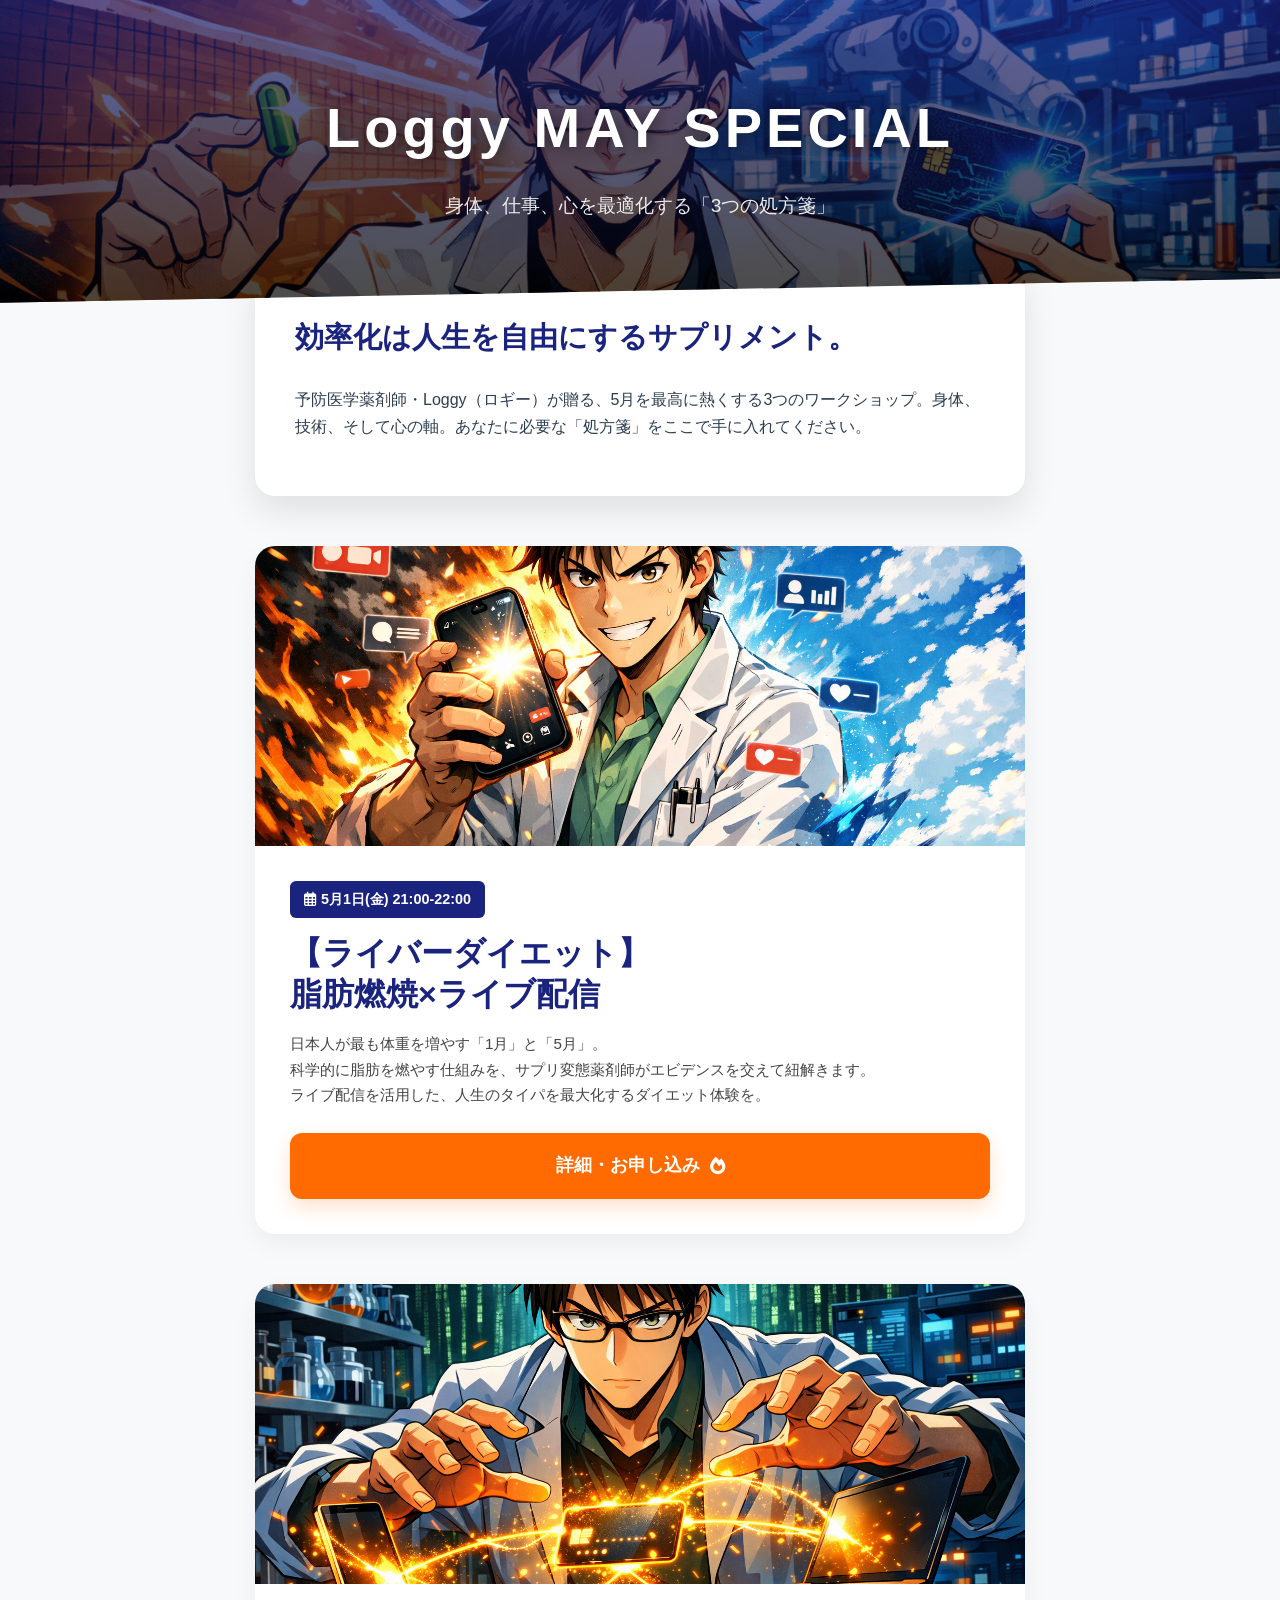
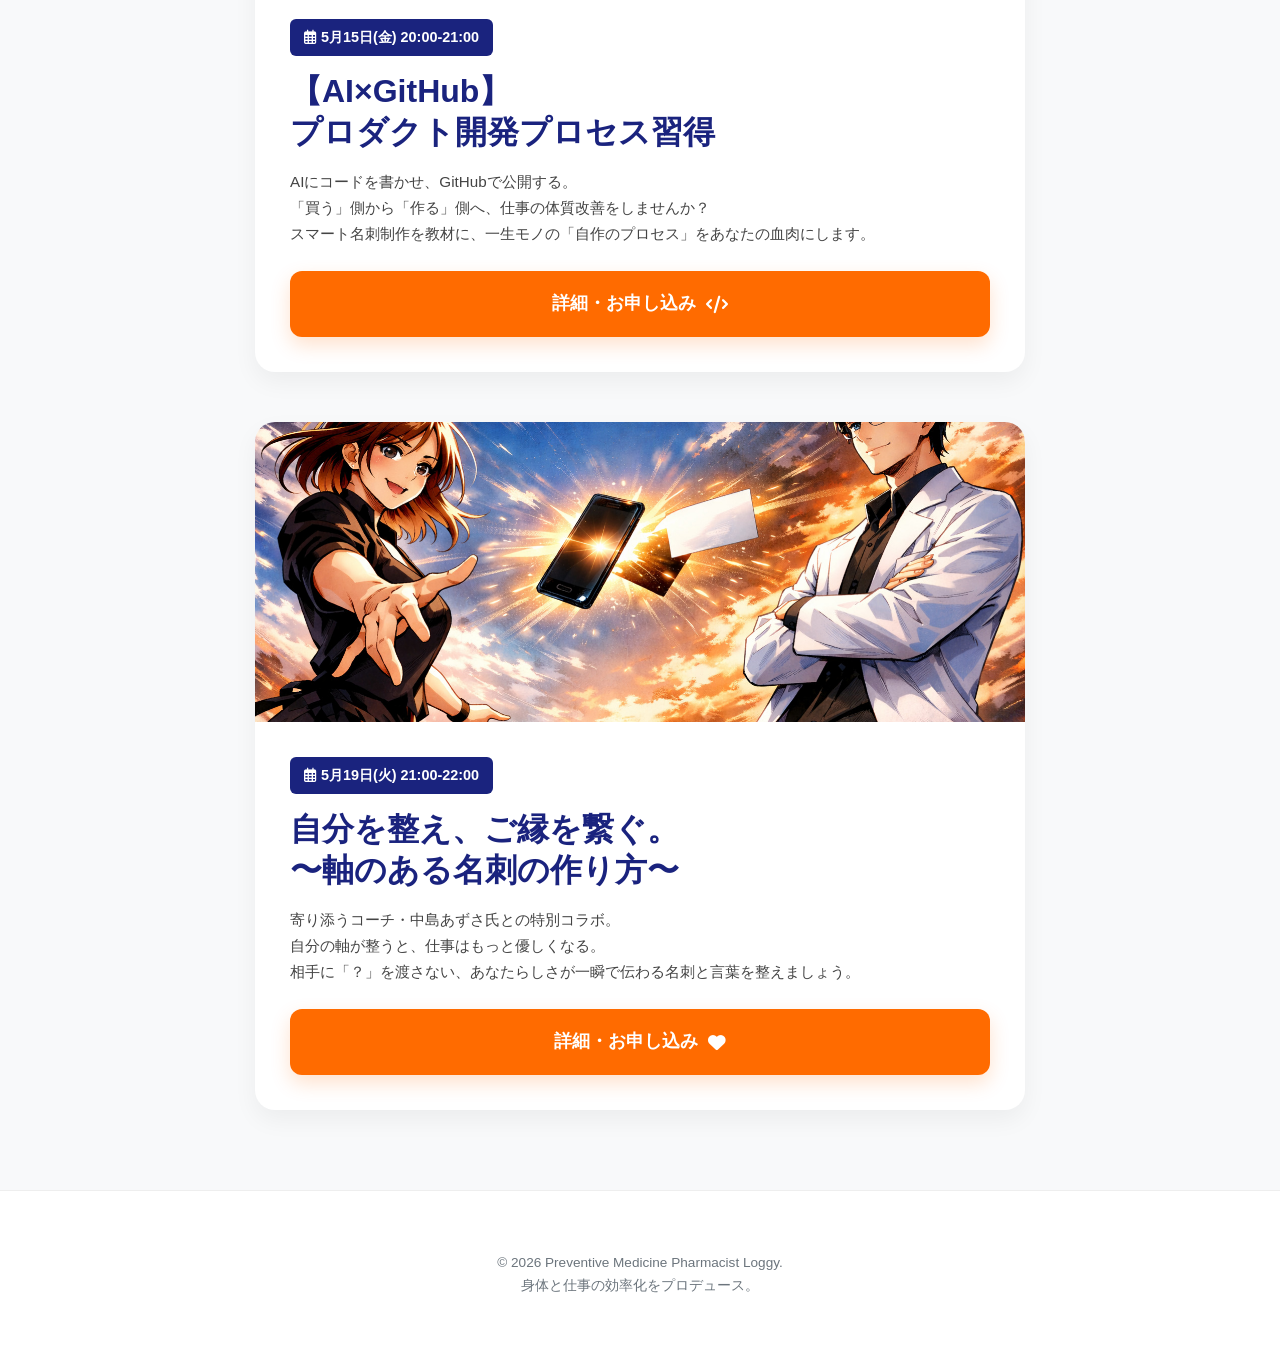
==== commit a72d9225: "Update index.html" ====
--- a/index.html
+++ b/index.html
@@ -3,15 +3,20 @@
 <head>
     <meta charset="UTF-8">
     <meta name="viewport" content="width=device-width, initial-scale=1.0">
-    <title>RO-GY MAY 2026 Special Workshops</title>
+    <title>Loggy MAY 2026 Special Workshops</title>
     <link href="https://cdnjs.cloudflare.com/ajax/libs/font-awesome/6.0.0/css/all.min.css" rel="stylesheet">
     <style>
         :root {
             --primary: #FF6B00; /* 情熱のオレンジ */
             --secondary: #1A237E; /* 知的なネイビー */
-            --bg: #f0f2f5;
+            --bg: #f8f9fa;
             --white: #ffffff;
             --text: #2c3e50;
+            --gray: #6c757d;
+        }
+
+        * {
+            box-sizing: border-box;
         }
 
         body {
@@ -20,172 +25,219 @@
             color: var(--text);
             margin: 0;
             padding: 0;
-            line-height: 1.8;
-        }
-
-        /* Hero Section */
+            line-height: 1.7;
+        }
+
+        /* Hero Section - レスポンシブ対応 */
         header {
-            background: linear-gradient(rgba(26, 35, 126, 0.8), rgba(0, 0, 0, 0.8)), url('images/hero.jpg'); /* 背景画像 */
+            background: linear-gradient(rgba(26, 35, 126, 0.7), rgba(0, 0, 0, 0.7)), url('images/hero.jpg');
             background-size: cover;
             background-position: center;
             color: var(--white);
-            padding: 100px 20px;
+            padding: 80px 20px;
             text-align: center;
-            clip-path: polygon(0 0, 100% 0, 100% 90%, 0 100%);
+            clip-path: polygon(0 0, 100% 0, 100% 92%, 0 100%);
         }
 
         .hero-title {
-            font-size: 3rem;
+            font-size: clamp(2rem, 8vw, 3.5rem); /* 画面幅に合わせて伸縮 */
             margin: 0;
             font-weight: 900;
-            text-shadow: 2px 2px 10px rgba(0,0,0,0.5);
+            letter-spacing: 2px;
+            text-shadow: 2px 2px 15px rgba(0,0,0,0.5);
+        }
+
+        .hero-subtitle {
+            font-size: clamp(1rem, 4vw, 1.2rem);
+            margin-top: 15px;
+            opacity: 0.9;
         }
 
         /* Container */
         .container {
-            max-width: 900px;
-            margin: -50px auto 100px;
-            padding: 0 20px;
-        }
-
+            max-width: 800px;
+            margin: -40px auto 80px;
+            padding: 0 15px;
+        }
+
+        /* Intro Section */
         .intro-box {
             background: var(--white);
-            padding: 40px;
+            padding: clamp(25px, 5vw, 40px);
             border-radius: 20px;
             box-shadow: 0 15px 35px rgba(0,0,0,0.1);
-            margin-bottom: 60px;
+            margin-bottom: 50px;
             border-top: 10px solid var(--primary);
+        }
+
+        .intro-box h2 {
+            color: var(--secondary);
+            margin-top: 0;
+            font-size: clamp(1.3rem, 5vw, 1.8rem);
         }
 
         /* Workshop Cards */
         .ws-card {
             background: var(--white);
-            border-radius: 24px;
+            border-radius: 20px;
             overflow: hidden;
             box-shadow: 0 10px 25px rgba(0,0,0,0.05);
-            margin-bottom: 60px;
-            transition: 0.3s;
-        }
-
-        .ws-card:hover {
-            transform: translateY(-5px);
-        }
-
-        /* 画像エリア */
+            margin-bottom: 50px;
+            display: flex;
+            flex-direction: column;
+        }
+
+        /* 画像をレスポンシブに */
+        .ws-image-container {
+            width: 100%;
+            height: 220px;
+            overflow: hidden;
+        }
+
         .ws-image {
             width: 100%;
-            height: 250px;
-            object-fit: cover; /* 画像を枠いっぱいに収める */
-            border-bottom: 5px solid var(--primary);
+            height: 100%;
+            object-fit: cover;
+            transition: transform 0.5s ease;
+        }
+
+        .ws-card:hover .ws-image {
+            transform: scale(1.05);
         }
 
         .ws-body {
-            padding: 35px;
+            padding: clamp(20px, 5vw, 35px);
         }
 
         .ws-date-badge {
             display: inline-block;
             background: var(--secondary);
             color: white;
-            padding: 5px 15px;
-            border-radius: 5px;
+            padding: 6px 14px;
+            border-radius: 6px;
             font-weight: bold;
+            font-size: 0.9rem;
             margin-bottom: 15px;
         }
 
         .ws-title {
-            font-size: 1.8rem;
+            font-size: clamp(1.4rem, 5vw, 2rem);
             color: var(--secondary);
-            margin: 0 0 20px 0;
+            margin: 0 0 15px 0;
+            line-height: 1.3;
             font-weight: 900;
         }
 
         .ws-text {
             white-space: pre-wrap;
-            margin-bottom: 30px;
-        }
-
+            font-size: 0.95rem;
+            margin-bottom: 25px;
+            color: #444;
+        }
+
+        /* CTA Button - スマホで押しやすく */
         .cta-btn {
-            display: block;
+            display: flex;
+            align-items: center;
+            justify-content: center;
+            gap: 10px;
             background: var(--primary);
             color: var(--white);
             text-align: center;
-            padding: 18px;
+            padding: 18px 20px;
             border-radius: 12px;
             text-decoration: none;
-            font-size: 1.2rem;
+            font-size: 1.1rem;
             font-weight: bold;
-            transition: 0.3s;
+            transition: all 0.3s ease;
+            box-shadow: 0 8px 20px rgba(255, 107, 0, 0.2);
         }
 
         .cta-btn:hover {
-            filter: brightness(1.1);
-        }
-
+            background: #e65a00;
+            transform: translateY(-2px);
+            box-shadow: 0 12px 25px rgba(255, 107, 0, 0.3);
+        }
+
+        /* Footer */
         footer {
             text-align: center;
-            padding: 60px;
-            color: #888;
-        }
-
-        @media (max-width: 600px) {
-            .hero-title { font-size: 2rem; }
-            .ws-image { height: 180px; }
+            padding: 60px 20px;
+            background: #fff;
+            color: var(--gray);
+            font-size: 0.85rem;
+            border-top: 1px solid #eee;
+        }
+
+        /* Desktop specific adjustments */
+        @media (min-width: 769px) {
+            .hero-title { letter-spacing: 4px; }
+            .ws-image-container { height: 300px; }
         }
     </style>
 </head>
 <body>
 
 <header>
-    <h1 class="hero-title">RO-GY MAY SPECIAL</h1>
-    <p>身体、仕事、心を最適化する「3つの処方箋」</p>
+    <div class="hero-title">Loggy MAY SPECIAL</div>
+    <div class="hero-subtitle">身体、仕事、心を最適化する「3つの処方箋」</div>
 </header>
 
 <div class="container">
     <section class="intro-box">
         <h2>効率化は人生を自由にするサプリメント。</h2>
-        <p>予防医学薬剤師が贈る、5月を最高に熱くする3つのワークショップ。</p>
+        <p>予防医学薬剤師・Loggy（ロギー）が贈る、5月を最高に熱くする3つのワークショップ。身体、技術、そして心の軸。あなたに必要な「処方箋」をここで手に入れてください。</p>
     </section>
 
-    <!-- WS 1 -->
+    <!-- WS 1: Diet -->
     <article class="ws-card">
-        <img src="images/diet.jpg" alt="ライバーダイエット" class="ws-image">
+        <div class="ws-image-container">
+            <img src="images/diet.jpg" alt="ライバーダイエット" class="ws-image">
+        </div>
         <div class="ws-body">
-            <div class="ws-date-badge">5月1日(金) 21:00 - 22:00</div>
-            <h2 class="ws-title">【ライバーダイエット】脂肪燃焼×ライブ配信</h2>
-            <div class="ws-text">日本人が最も体重を増やす5月。
-科学的に脂肪を燃やす「ライバーダイエット」の秘密を紐解きます。</div>
-            <a href="https://forms.gle/5XAhfQ7T3XfFHzM89" class="cta-btn">詳細・お申し込み <i class="fas fa-fire"></i></a>
+            <span class="ws-date-badge"><i class="far fa-calendar-alt"></i> 5月1日(金) 21:00-22:00</span>
+            <h2 class="ws-title">【ライバーダイエット】<br>脂肪燃焼×ライブ配信</h2>
+            <div class="ws-text">日本人が最も体重を増やす「1月」と「5月」。
+科学的に脂肪を燃やす仕組みを、サプリ変態薬剤師がエビデンスを交えて紐解きます。
+ライブ配信を活用した、人生のタイパを最大化するダイエット体験を。</div>
+            <a href="https://forms.gle/5XAhfQ7T3XfFHzM89" class="cta-btn" target="_blank">詳細・お申し込み <i class="fas fa-fire"></i></a>
         </div>
     </article>
 
-    <!-- WS 2 -->
+    <!-- WS 2: Tech -->
     <article class="ws-card">
-        <img src="images/tech.jpg" alt="AI技術習得" class="ws-image">
+        <div class="ws-image-container">
+            <img src="images/tech.jpg" alt="AI技術習得" class="ws-image">
+        </div>
         <div class="ws-body">
-            <div class="ws-date-badge">5月15日(金) 20:00 - 21:00</div>
-            <h2 class="ws-title">【AI×GitHub】プロダクト開発プロセス習得</h2>
+            <span class="ws-date-badge"><i class="far fa-calendar-alt"></i> 5月15日(金) 20:00-21:00</span>
+            <h2 class="ws-title">【AI×GitHub】<br>プロダクト開発プロセス習得</h2>
             <div class="ws-text">AIにコードを書かせ、GitHubで公開する。
-「買う」側から「作る」側へ、仕事の体質改善を。</div>
-            <a href="https://forms.gle/3fW3UAJa8YDTXTbc7" class="cta-btn">詳細・お申し込み <i class="fas fa-code"></i></a>
+「買う」側から「作る」側へ、仕事の体質改善をしませんか？
+スマート名刺制作を教材に、一生モノの「自作のプロセス」をあなたの血肉にします。</div>
+            <a href="https://forms.gle/3fW3UAJa8YDTXTbc7" class="cta-btn" target="_blank">詳細・お申し込み <i class="fas fa-code"></i></a>
         </div>
     </article>
 
-    <!-- WS 3 -->
+    <!-- WS 3: Mind -->
     <article class="ws-card">
-        <img src="images/mind.jpg" alt="言語化" class="ws-image">
+        <div class="ws-image-container">
+            <img src="images/mind.jpg" alt="言語化" class="ws-image">
+        </div>
         <div class="ws-body">
-            <div class="ws-date-badge">5月19日(火) 21:00 - 22:00</div>
-            <h2 class="ws-title">自分を整え、ご縁を繋ぐ。軸のある名刺の作り方</h2>
-            <div class="ws-text">寄り添うコーチ・中島あずさとのコラボ。
-自分の軸を整え、相手に「？」を渡さない名刺作りを。</div>
+            <span class="ws-date-badge"><i class="far fa-calendar-alt"></i> 5月19日(火) 21:00-22:00</span>
+            <h2 class="ws-title">自分を整え、ご縁を繋ぐ。<br>〜軸のある名刺の作り方〜</h2>
+            <div class="ws-text">寄り添うコーチ・中島あずさ氏との特別コラボ。
+自分の軸が整うと、仕事はもっと優しくなる。
+相手に「？」を渡さない、あなたらしさが一瞬で伝わる名刺と言葉を整えましょう。</div>
             <a href="https://forms.gle/XK8D6hEWi1Emonfd9" class="cta-btn">詳細・お申し込み <i class="fas fa-heart"></i></a>
         </div>
     </article>
 </div>
 
 <footer>
-    &copy; 2026 RO-GY
+    &copy; 2026 Preventive Medicine Pharmacist Loggy.<br>
+    身体と仕事の効率化をプロデュース。
 </footer>
 
 </body>
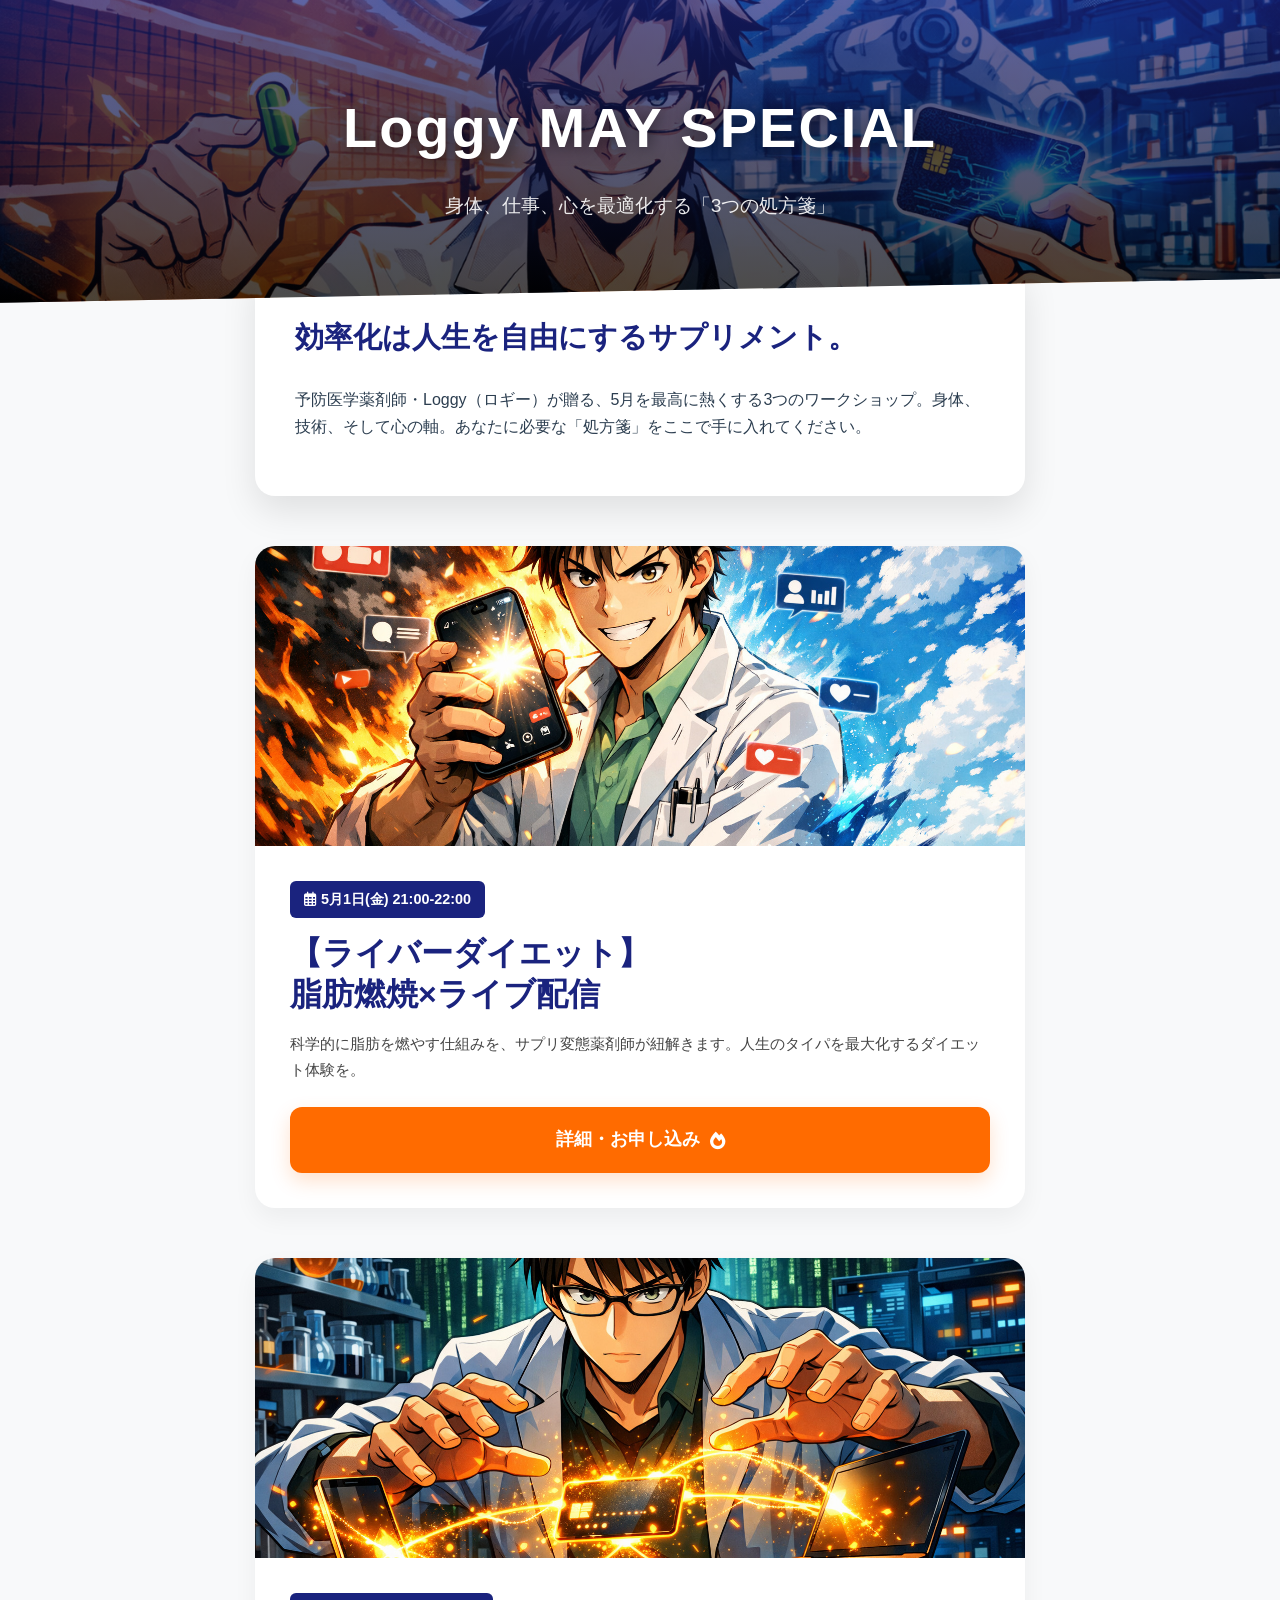
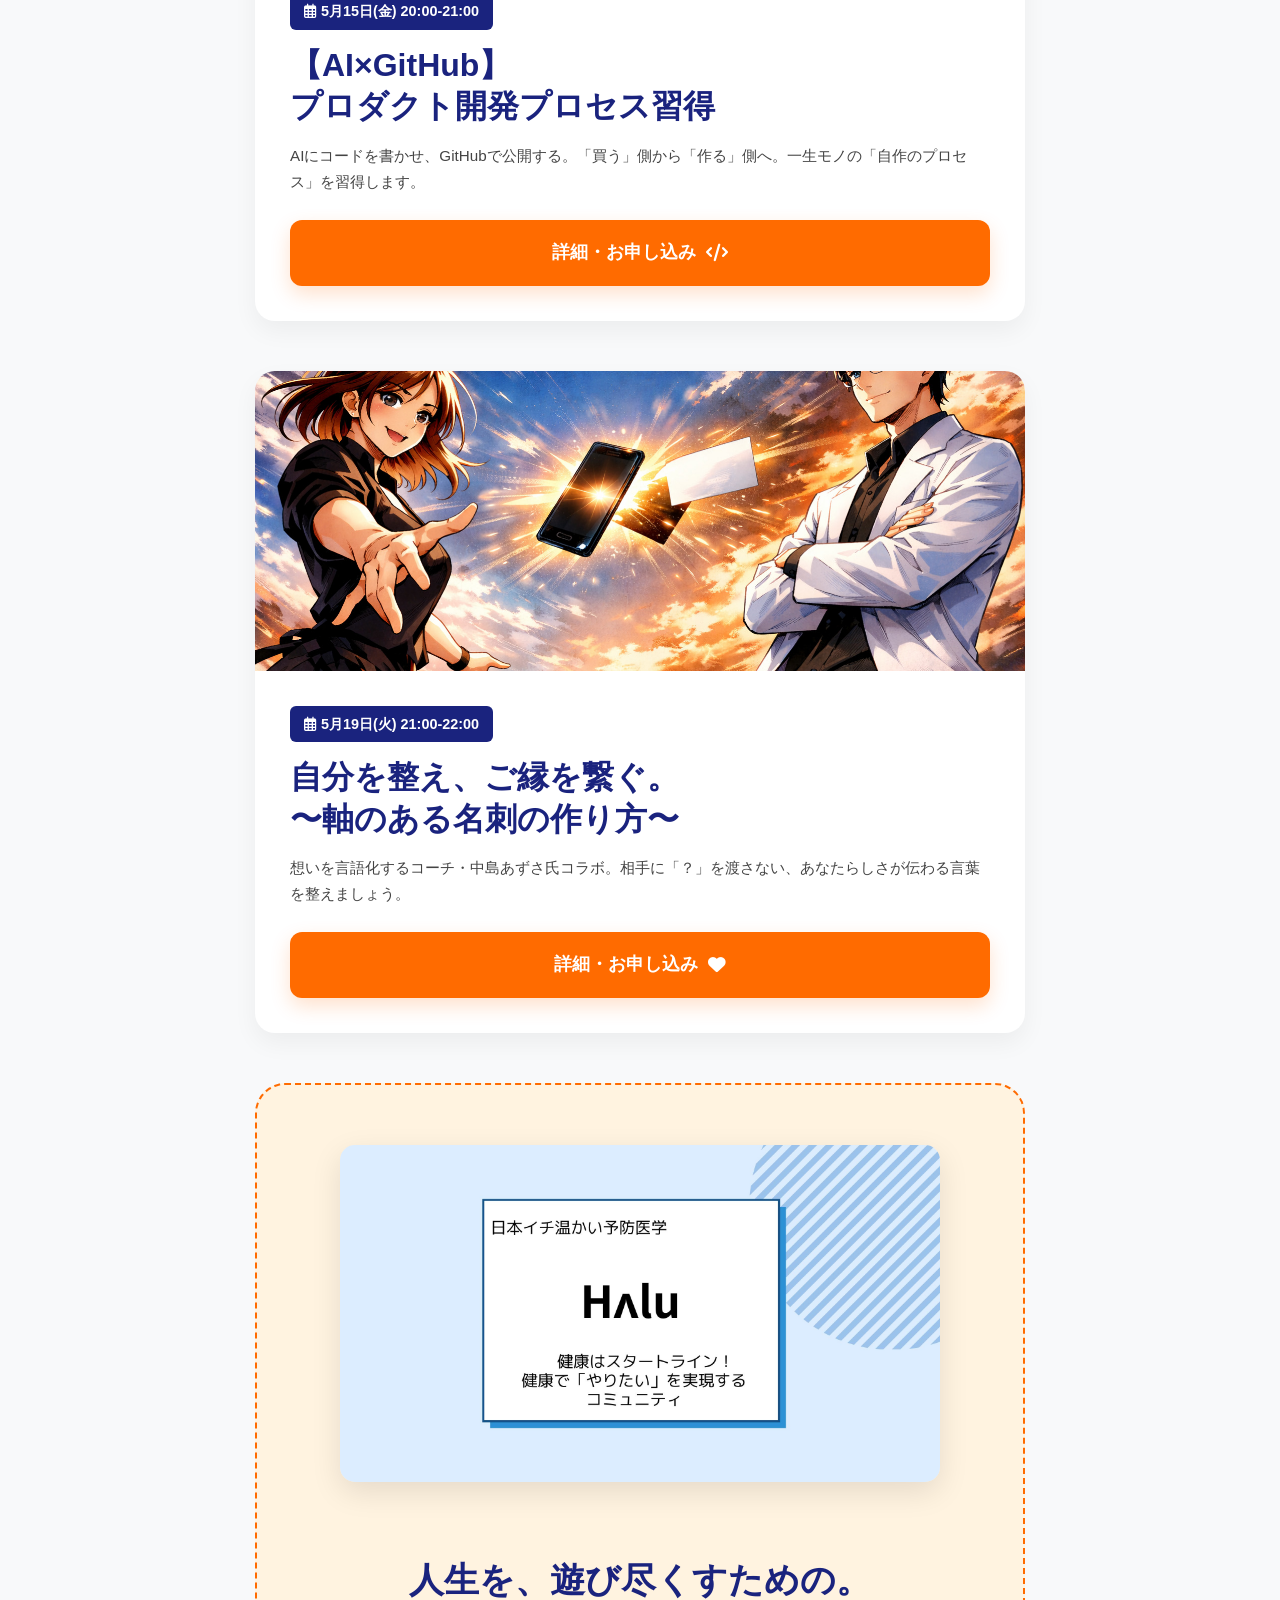
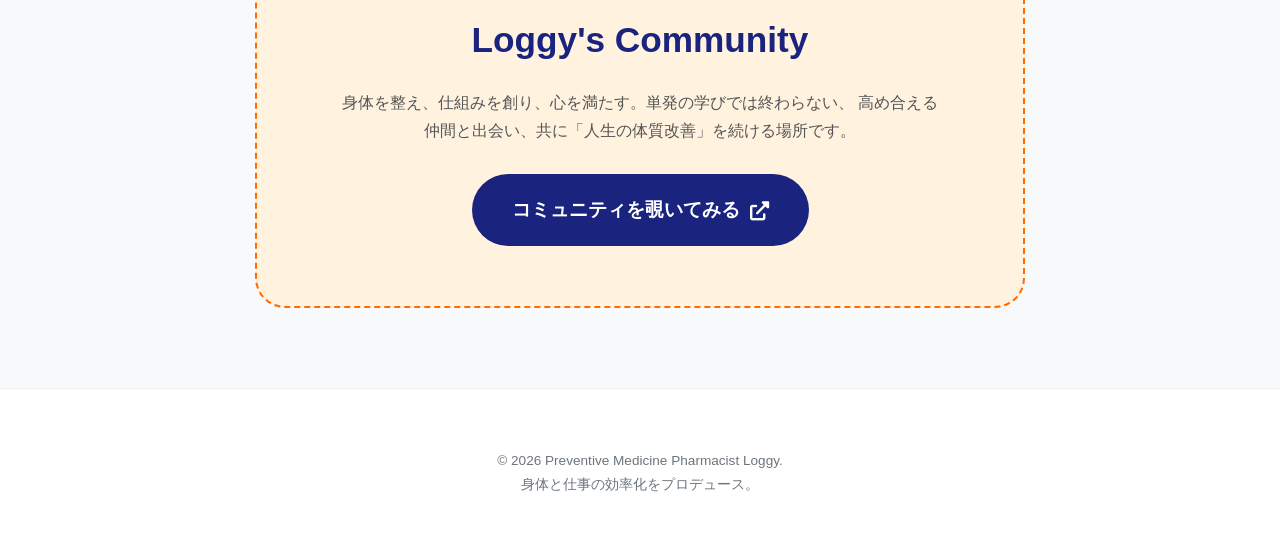
==== commit fd658b88: "Implement community section in index.html Added community section with title, text, and button." ====
--- a/index.html
+++ b/index.html
@@ -9,15 +9,14 @@
         :root {
             --primary: #FF6B00; /* 情熱のオレンジ */
             --secondary: #1A237E; /* 知的なネイビー */
+            --community-bg: #FFF3E0; /* コミュニティ用の温かい背景 */
             --bg: #f8f9fa;
             --white: #ffffff;
             --text: #2c3e50;
             --gray: #6c757d;
         }
 
-        * {
-            box-sizing: border-box;
-        }
+        * { box-sizing: border-box; }
 
         body {
             font-family: 'Helvetica Neue', Arial, 'Hiragino Kaku Gothic ProN', 'Hiragino Sans', Meiryo, sans-serif;
@@ -28,7 +27,6 @@
             line-height: 1.7;
         }
 
-        /* Hero Section - レスポンシブ対応 */
         header {
             background: linear-gradient(rgba(26, 35, 126, 0.7), rgba(0, 0, 0, 0.7)), url('images/hero.jpg');
             background-size: cover;
@@ -40,7 +38,7 @@
         }
 
         .hero-title {
-            font-size: clamp(2rem, 8vw, 3.5rem); /* 画面幅に合わせて伸縮 */
+            font-size: clamp(2rem, 8vw, 3.5rem);
             margin: 0;
             font-weight: 900;
             letter-spacing: 2px;
@@ -53,14 +51,12 @@
             opacity: 0.9;
         }
 
-        /* Container */
         .container {
             max-width: 800px;
             margin: -40px auto 80px;
             padding: 0 15px;
         }
 
-        /* Intro Section */
         .intro-box {
             background: var(--white);
             padding: clamp(25px, 5vw, 40px);
@@ -76,7 +72,6 @@
             font-size: clamp(1.3rem, 5vw, 1.8rem);
         }
 
-        /* Workshop Cards */
         .ws-card {
             background: var(--white);
             border-radius: 20px;
@@ -87,7 +82,6 @@
             flex-direction: column;
         }
 
-        /* 画像をレスポンシブに */
         .ws-image-container {
             width: 100%;
             height: 220px;
@@ -101,13 +95,9 @@
             transition: transform 0.5s ease;
         }
 
-        .ws-card:hover .ws-image {
-            transform: scale(1.05);
-        }
-
-        .ws-body {
-            padding: clamp(20px, 5vw, 35px);
-        }
+        .ws-card:hover .ws-image { transform: scale(1.05); }
+
+        .ws-body { padding: clamp(20px, 5vw, 35px); }
 
         .ws-date-badge {
             display: inline-block;
@@ -135,7 +125,6 @@
             color: #444;
         }
 
-        /* CTA Button - スマホで押しやすく */
         .cta-btn {
             display: flex;
             align-items: center;
@@ -156,10 +145,59 @@
         .cta-btn:hover {
             background: #e65a00;
             transform: translateY(-2px);
-            box-shadow: 0 12px 25px rgba(255, 107, 0, 0.3);
-        }
-
-        /* Footer */
+        }
+
+        /* --- Community Section --- */
+        .community-section {
+            background-color: var(--community-bg);
+            border-radius: 30px;
+            padding: clamp(30px, 8vw, 60px) 20px;
+            text-align: center;
+            margin-bottom: 80px;
+            border: 2px dashed var(--primary);
+        }
+
+        .community-banner {
+            width: 100%;
+            max-width: 600px;
+            border-radius: 15px;
+            box-shadow: 0 10px 30px rgba(0,0,0,0.1);
+            margin-bottom: 30px;
+        }
+
+        .community-title {
+            font-size: clamp(1.5rem, 6vw, 2.2rem);
+            color: var(--secondary);
+            font-weight: 900;
+            margin-bottom: 20px;
+        }
+
+        .community-text {
+            max-width: 600px;
+            margin: 0 auto 30px;
+            font-size: 1rem;
+            color: #555;
+        }
+
+        .community-btn {
+            background: var(--secondary);
+            color: white;
+            padding: 20px 40px;
+            border-radius: 50px;
+            text-decoration: none;
+            font-weight: bold;
+            display: inline-flex;
+            align-items: center;
+            gap: 10px;
+            font-size: 1.2rem;
+            transition: 0.3s;
+        }
+
+        .community-btn:hover {
+            background: #000;
+            transform: scale(1.05);
+        }
+
         footer {
             text-align: center;
             padding: 60px 20px;
@@ -169,9 +207,7 @@
             border-top: 1px solid #eee;
         }
 
-        /* Desktop specific adjustments */
         @media (min-width: 769px) {
-            .hero-title { letter-spacing: 4px; }
             .ws-image-container { height: 300px; }
         }
     </style>
@@ -191,48 +227,50 @@
 
     <!-- WS 1: Diet -->
     <article class="ws-card">
-        <div class="ws-image-container">
-            <img src="images/diet.jpg" alt="ライバーダイエット" class="ws-image">
-        </div>
+        <div class="ws-image-container"><img src="images/diet.jpg" alt="ライバーダイエット" class="ws-image"></div>
         <div class="ws-body">
             <span class="ws-date-badge"><i class="far fa-calendar-alt"></i> 5月1日(金) 21:00-22:00</span>
             <h2 class="ws-title">【ライバーダイエット】<br>脂肪燃焼×ライブ配信</h2>
-            <div class="ws-text">日本人が最も体重を増やす「1月」と「5月」。
-科学的に脂肪を燃やす仕組みを、サプリ変態薬剤師がエビデンスを交えて紐解きます。
-ライブ配信を活用した、人生のタイパを最大化するダイエット体験を。</div>
+            <div class="ws-text">科学的に脂肪を燃やす仕組みを、サプリ変態薬剤師が紐解きます。人生のタイパを最大化するダイエット体験を。</div>
             <a href="https://forms.gle/5XAhfQ7T3XfFHzM89" class="cta-btn" target="_blank">詳細・お申し込み <i class="fas fa-fire"></i></a>
         </div>
     </article>
 
     <!-- WS 2: Tech -->
     <article class="ws-card">
-        <div class="ws-image-container">
-            <img src="images/tech.jpg" alt="AI技術習得" class="ws-image">
-        </div>
+        <div class="ws-image-container"><img src="images/tech.jpg" alt="AI技術習得" class="ws-image"></div>
         <div class="ws-body">
             <span class="ws-date-badge"><i class="far fa-calendar-alt"></i> 5月15日(金) 20:00-21:00</span>
             <h2 class="ws-title">【AI×GitHub】<br>プロダクト開発プロセス習得</h2>
-            <div class="ws-text">AIにコードを書かせ、GitHubで公開する。
-「買う」側から「作る」側へ、仕事の体質改善をしませんか？
-スマート名刺制作を教材に、一生モノの「自作のプロセス」をあなたの血肉にします。</div>
+            <div class="ws-text">AIにコードを書かせ、GitHubで公開する。「買う」側から「作る」側へ。一生モノの「自作のプロセス」を習得します。</div>
             <a href="https://forms.gle/3fW3UAJa8YDTXTbc7" class="cta-btn" target="_blank">詳細・お申し込み <i class="fas fa-code"></i></a>
         </div>
     </article>
 
     <!-- WS 3: Mind -->
     <article class="ws-card">
-        <div class="ws-image-container">
-            <img src="images/mind.jpg" alt="言語化" class="ws-image">
-        </div>
+        <div class="ws-image-container"><img src="images/mind.jpg" alt="言語化" class="ws-image"></div>
         <div class="ws-body">
             <span class="ws-date-badge"><i class="far fa-calendar-alt"></i> 5月19日(火) 21:00-22:00</span>
             <h2 class="ws-title">自分を整え、ご縁を繋ぐ。<br>〜軸のある名刺の作り方〜</h2>
-            <div class="ws-text">寄り添うコーチ・中島あずさ氏との特別コラボ。
-自分の軸が整うと、仕事はもっと優しくなる。
-相手に「？」を渡さない、あなたらしさが一瞬で伝わる名刺と言葉を整えましょう。</div>
-            <a href="https://forms.gle/XK8D6hEWi1Emonfd9" class="cta-btn">詳細・お申し込み <i class="fas fa-heart"></i></a>
+            <div class="ws-text">想いを言語化するコーチ・中島あずさ氏コラボ。相手に「？」を渡さない、あなたらしさが伝わる言葉を整えましょう。</div>
+            <a href="https://forms.gle/XK8D6hEWi1Emonfd9" class="cta-btn" target="_blank">詳細・お申し込み <i class="fas fa-heart"></i></a>
         </div>
     </article>
+
+    <!-- --- Community Section --- -->
+    <section class="community-section">
+        <img src="images/community.jpg" alt="Loggy Community" class="community-banner">
+        <h2 class="community-title">人生を、遊び尽くすための。<br>Loggy's Community</h2>
+        <p class="community-text">
+            身体を整え、仕組みを創り、心を満たす。単発の学びでは終わらない、
+            高め合える仲間と出会い、共に「人生の体質改善」を続ける場所です。
+        </p>
+        <a href="https://canva.link/akj8kb9fmd6ea9a" class="community-btn" target="_blank">
+            コミュニティを覗いてみる <i class="fas fa-external-link-alt"></i>
+        </a>
+    </section>
+
 </div>
 
 <footer>
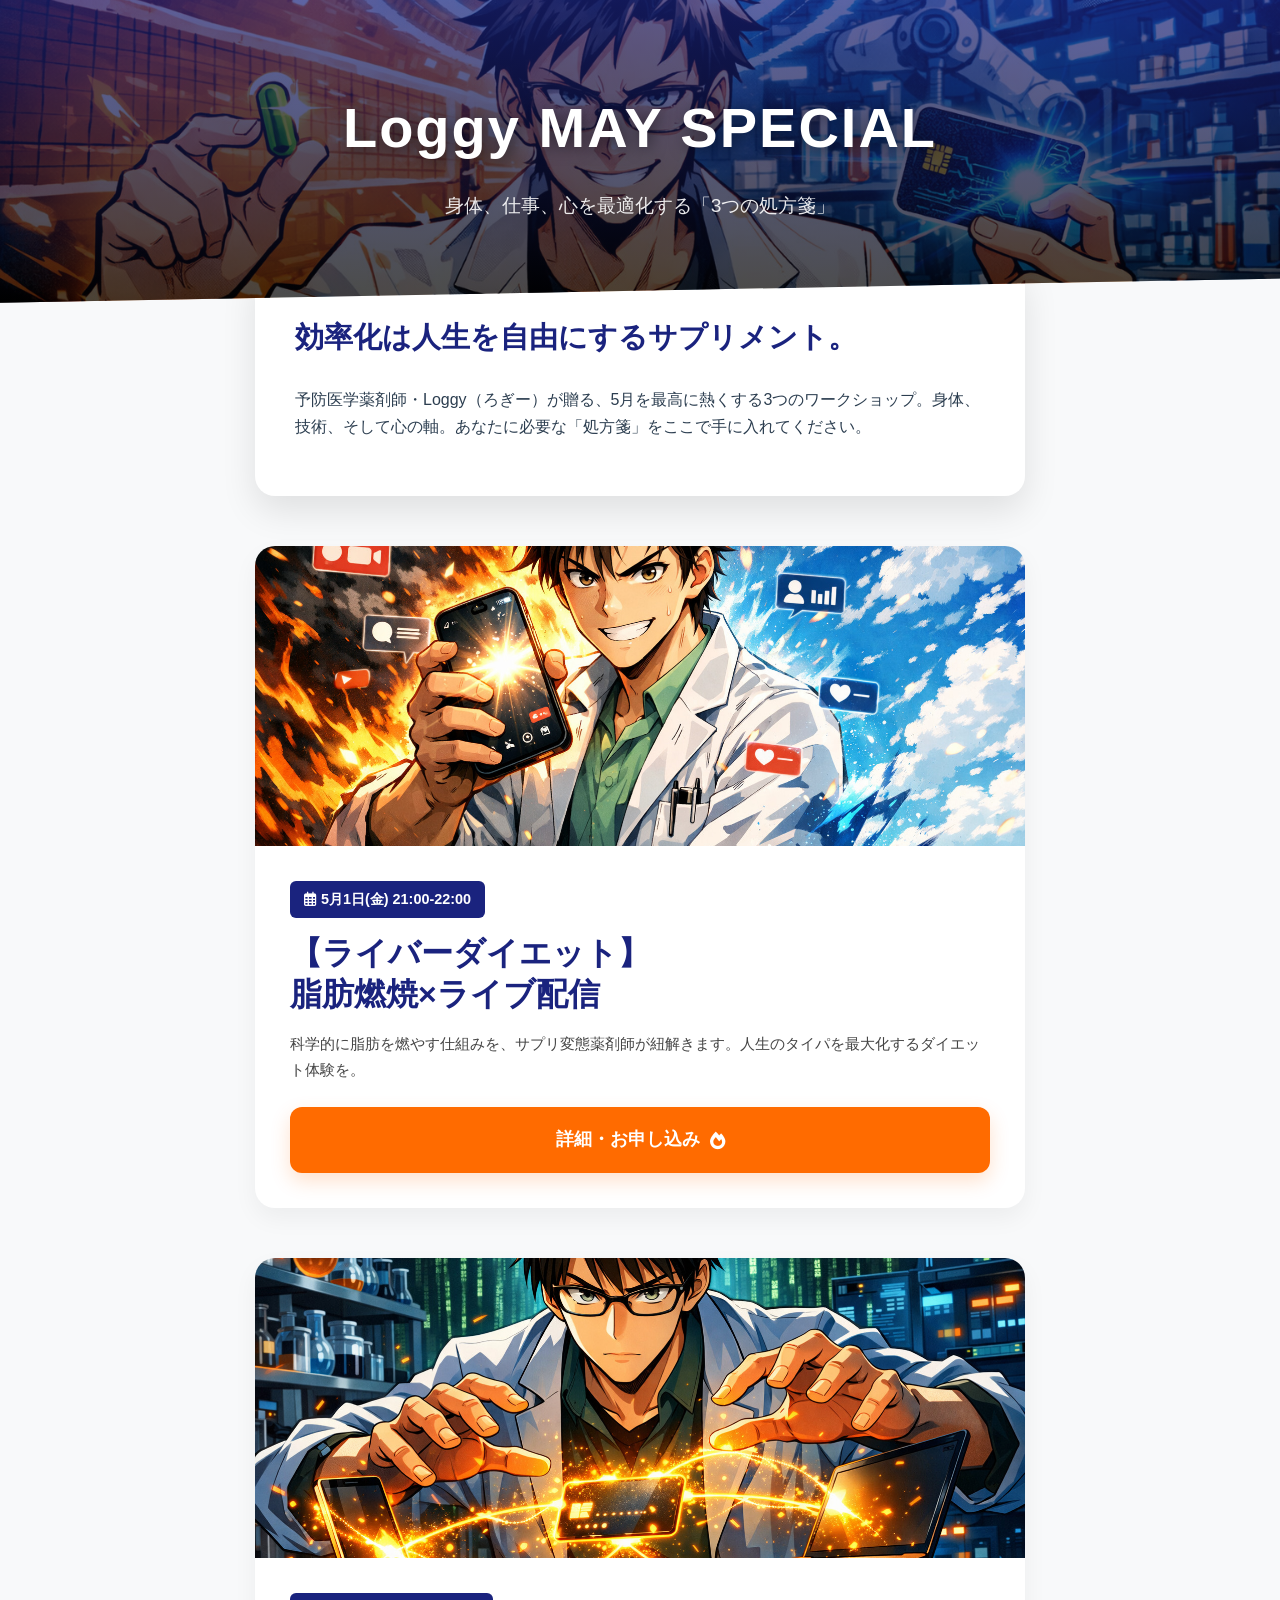
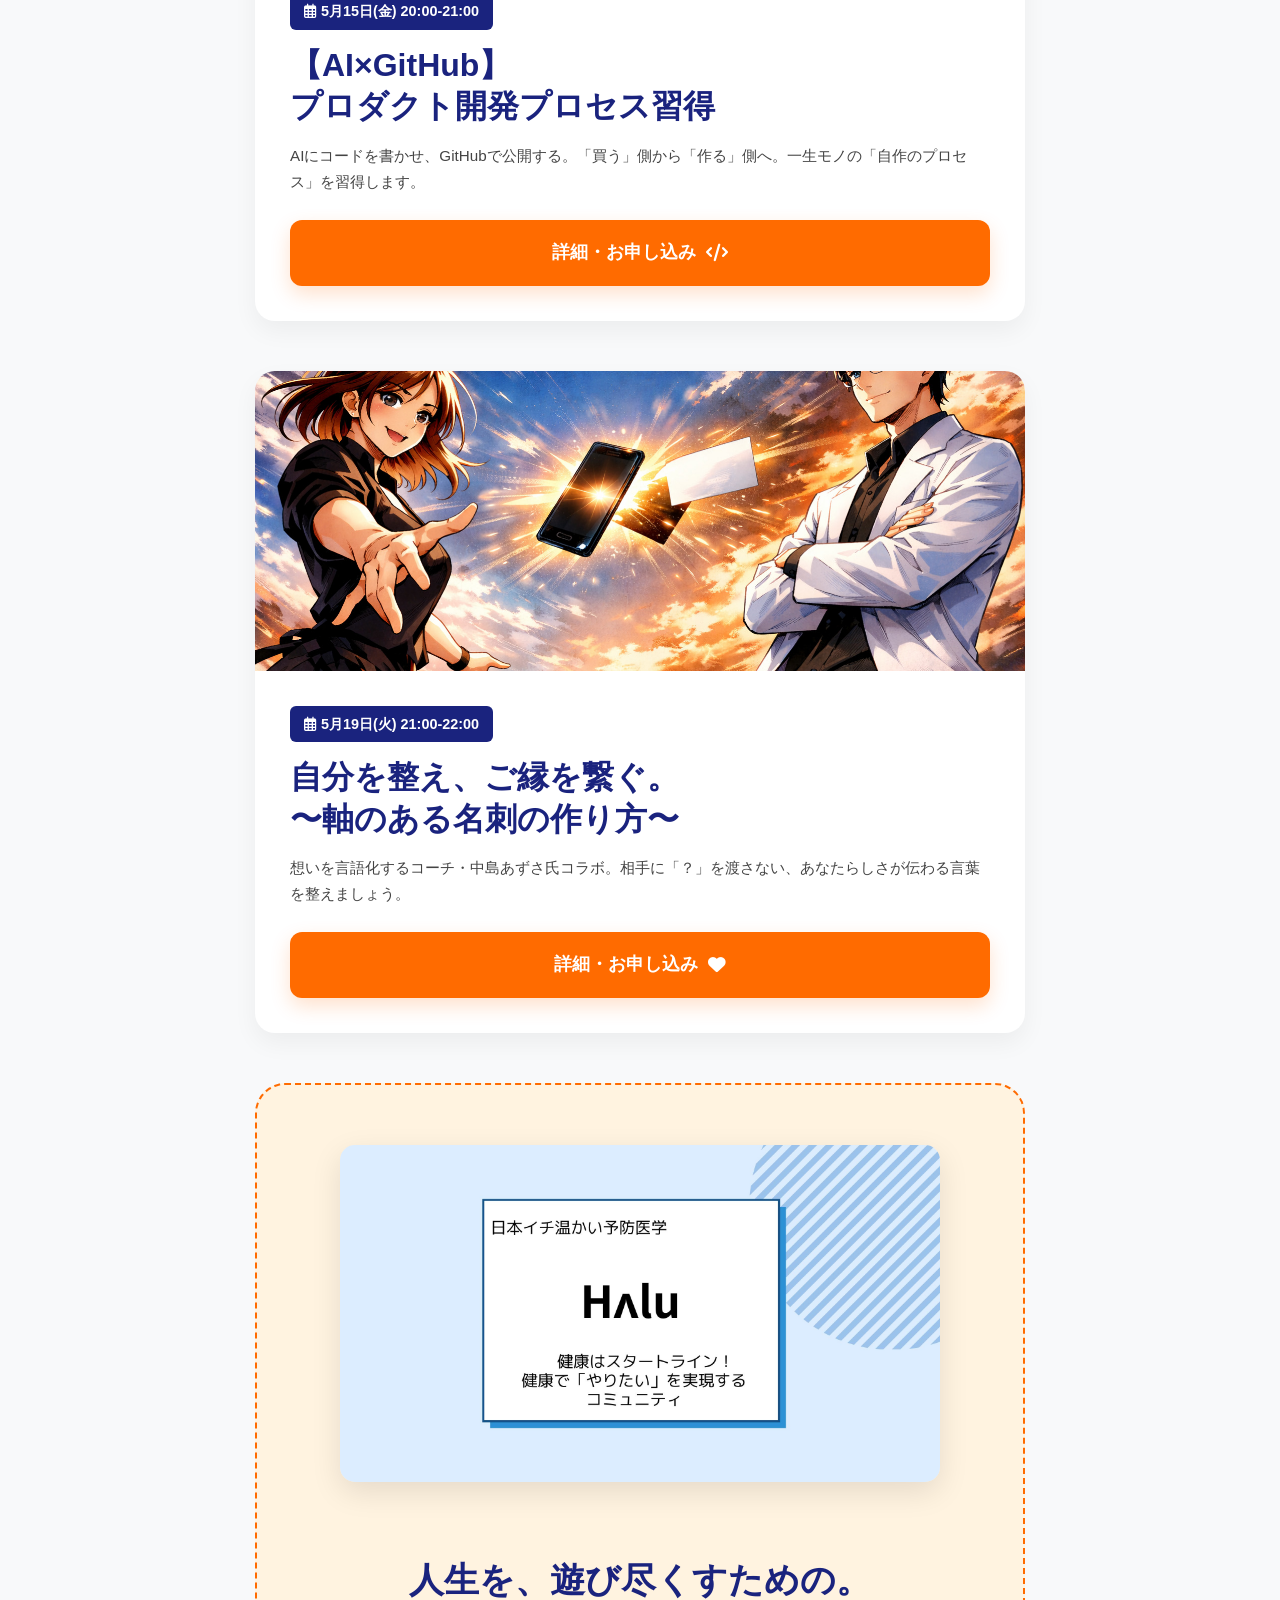
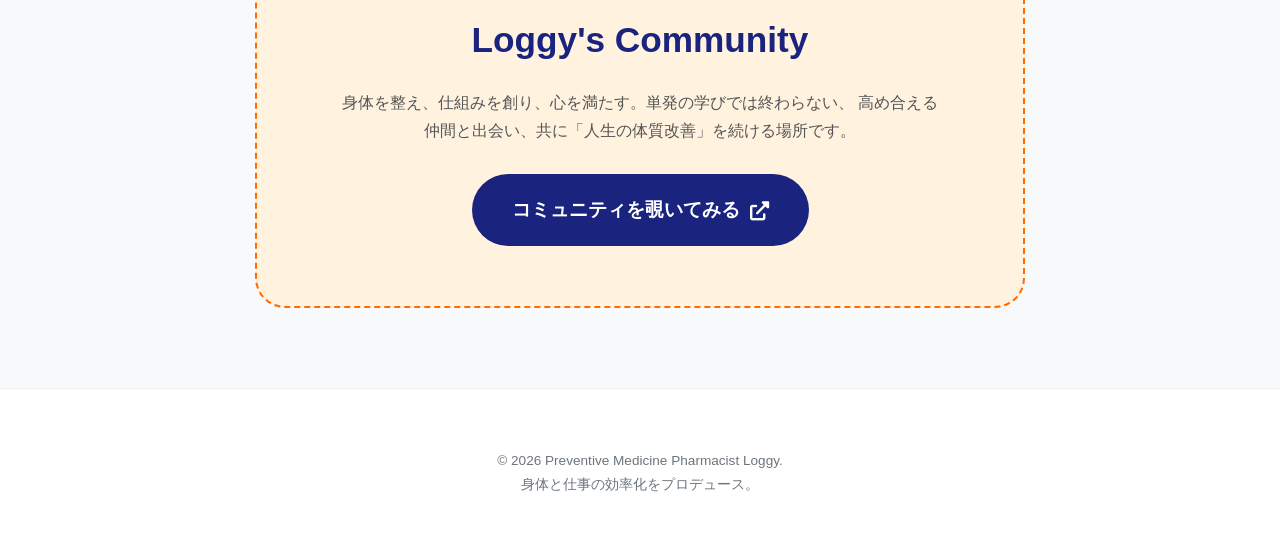
==== commit 7b17acba: "Update index.html" ====
--- a/index.html
+++ b/index.html
@@ -222,7 +222,7 @@
 <div class="container">
     <section class="intro-box">
         <h2>効率化は人生を自由にするサプリメント。</h2>
-        <p>予防医学薬剤師・Loggy（ロギー）が贈る、5月を最高に熱くする3つのワークショップ。身体、技術、そして心の軸。あなたに必要な「処方箋」をここで手に入れてください。</p>
+        <p>予防医学薬剤師・Loggy（ろぎー）が贈る、5月を最高に熱くする3つのワークショップ。身体、技術、そして心の軸。あなたに必要な「処方箋」をここで手に入れてください。</p>
     </section>
 
     <!-- WS 1: Diet -->
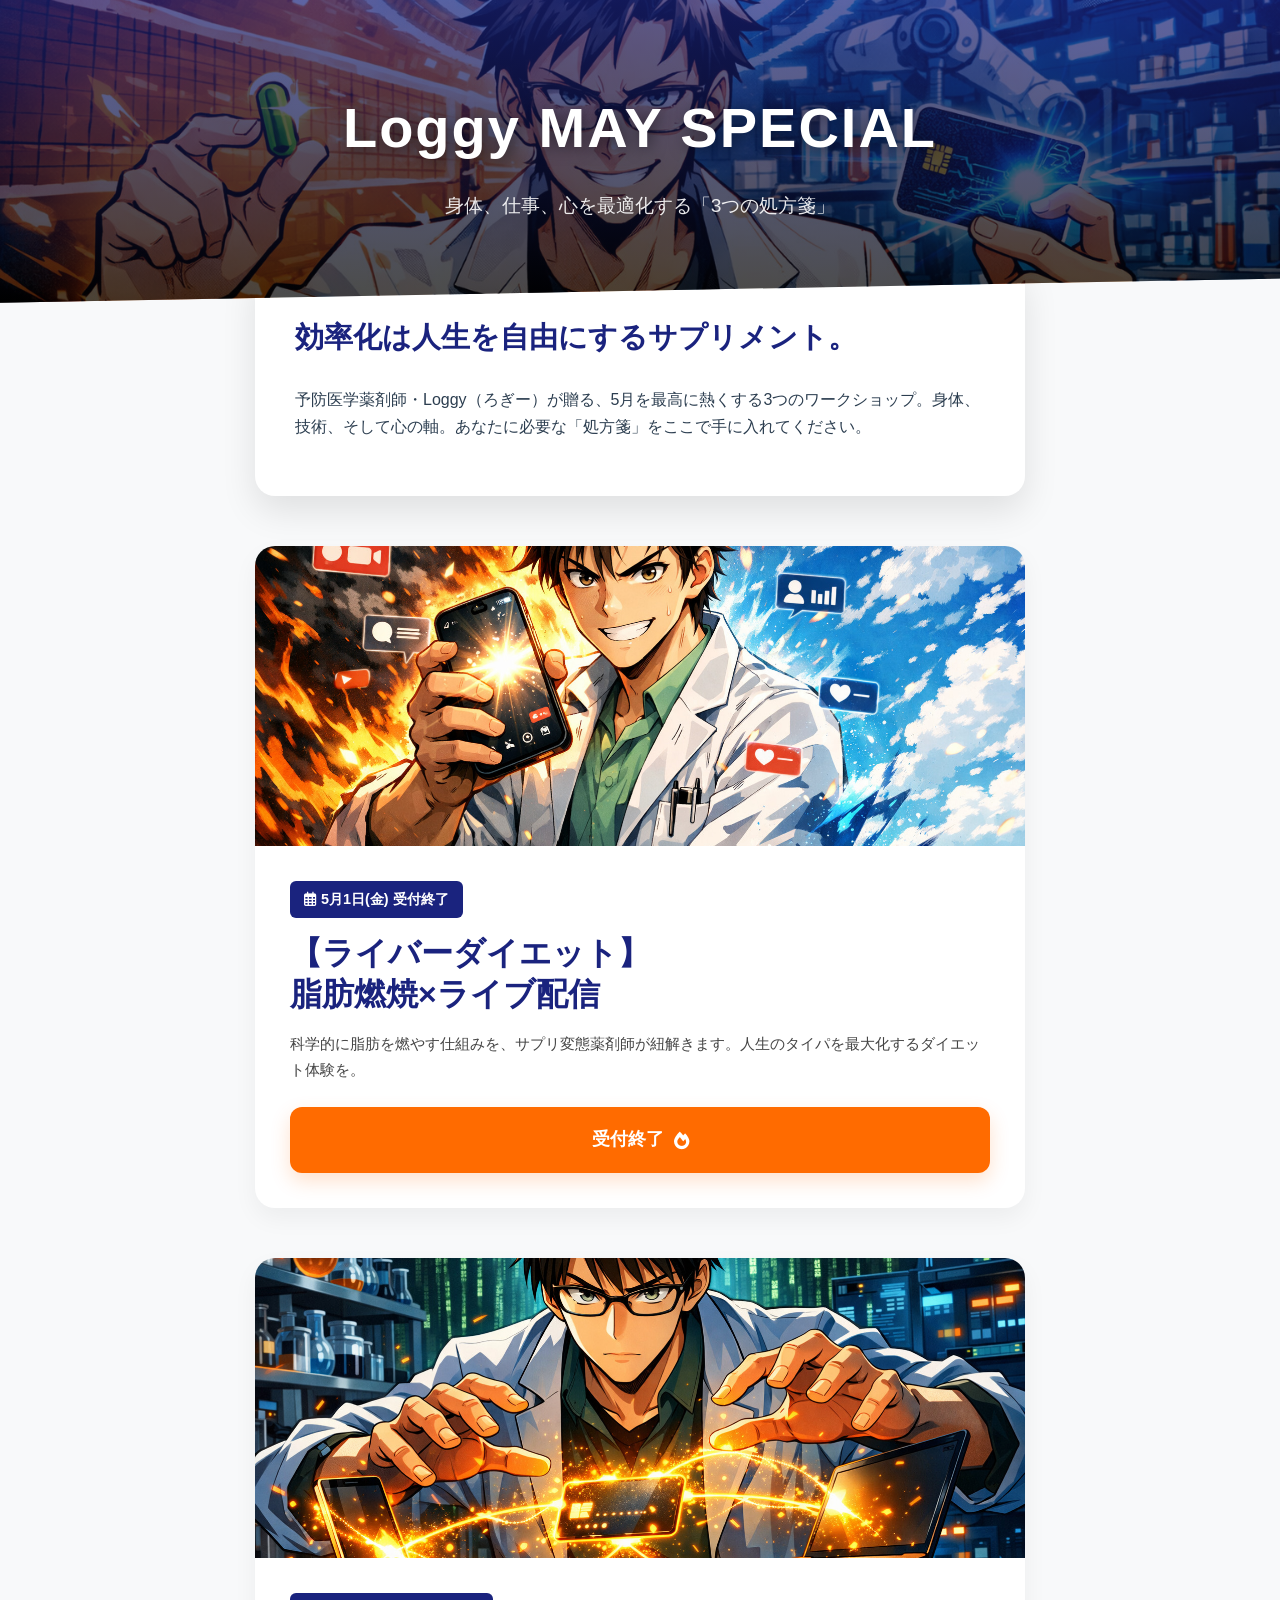
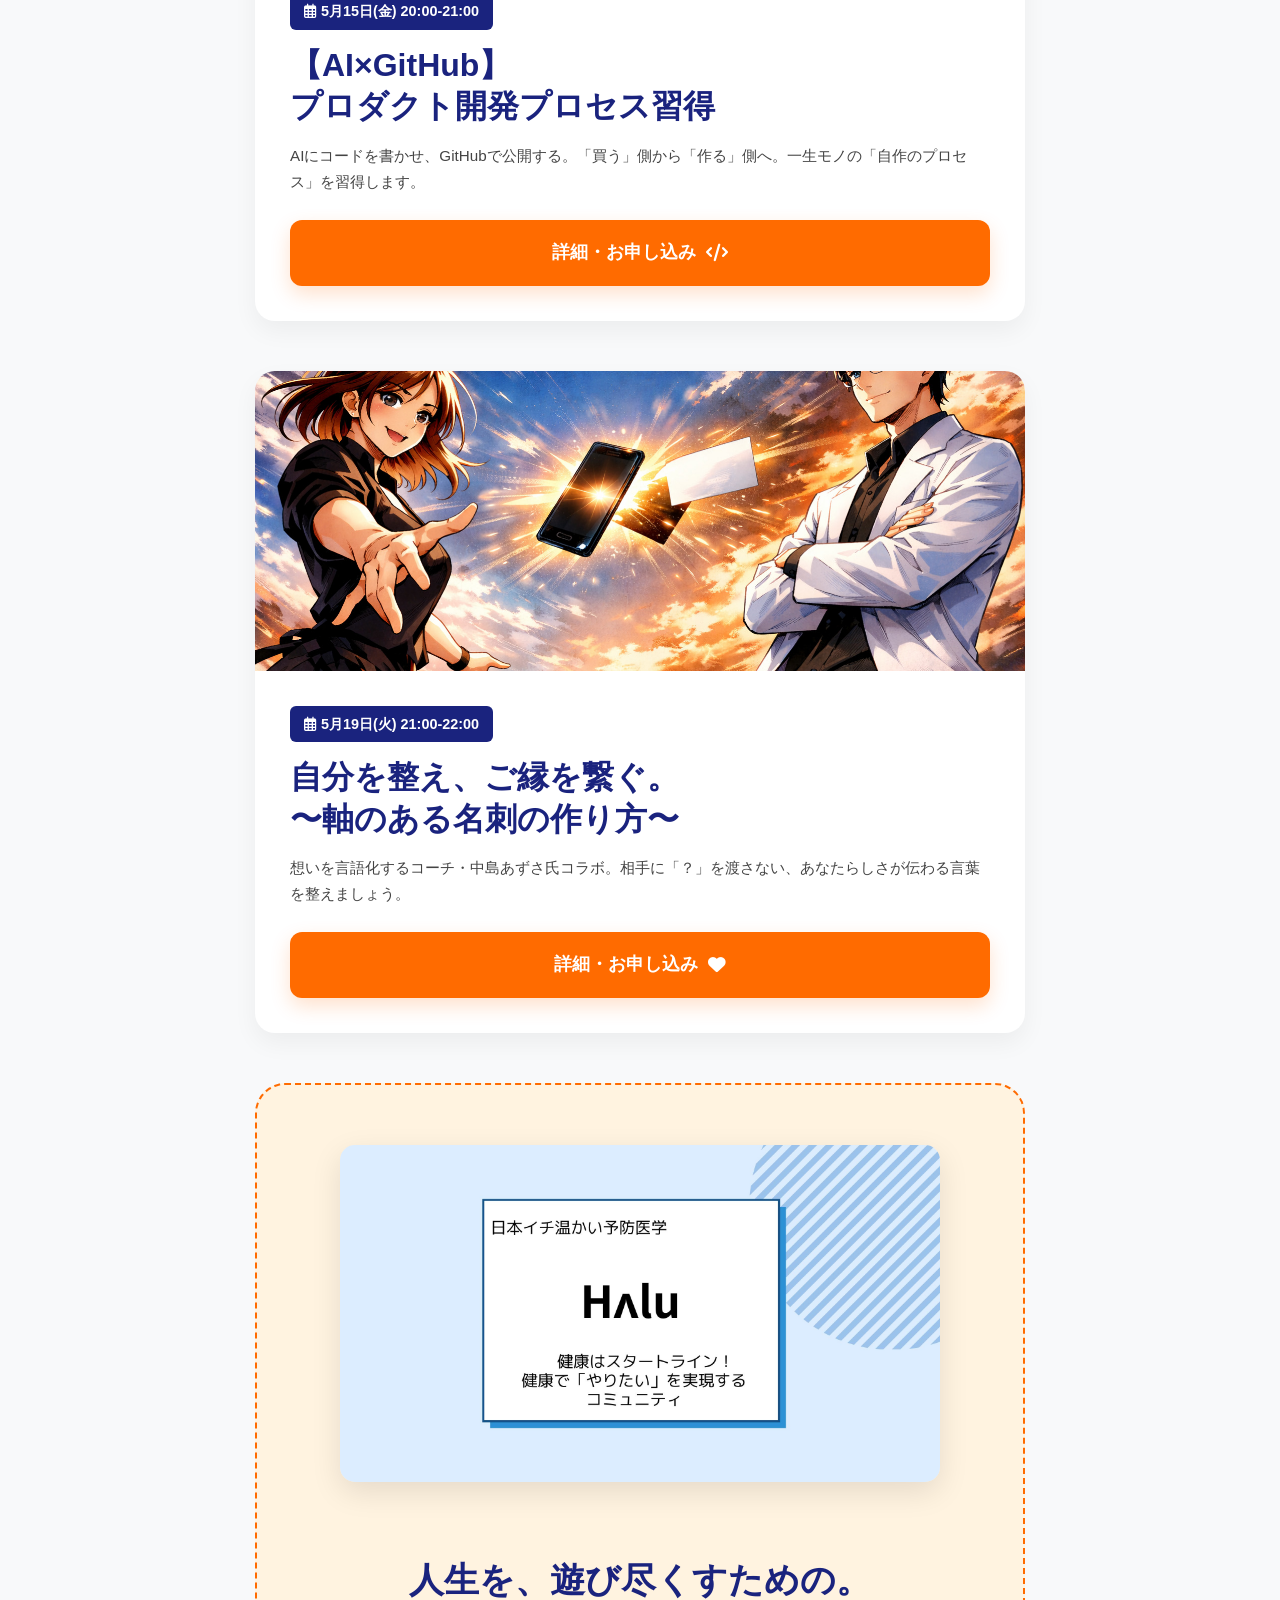
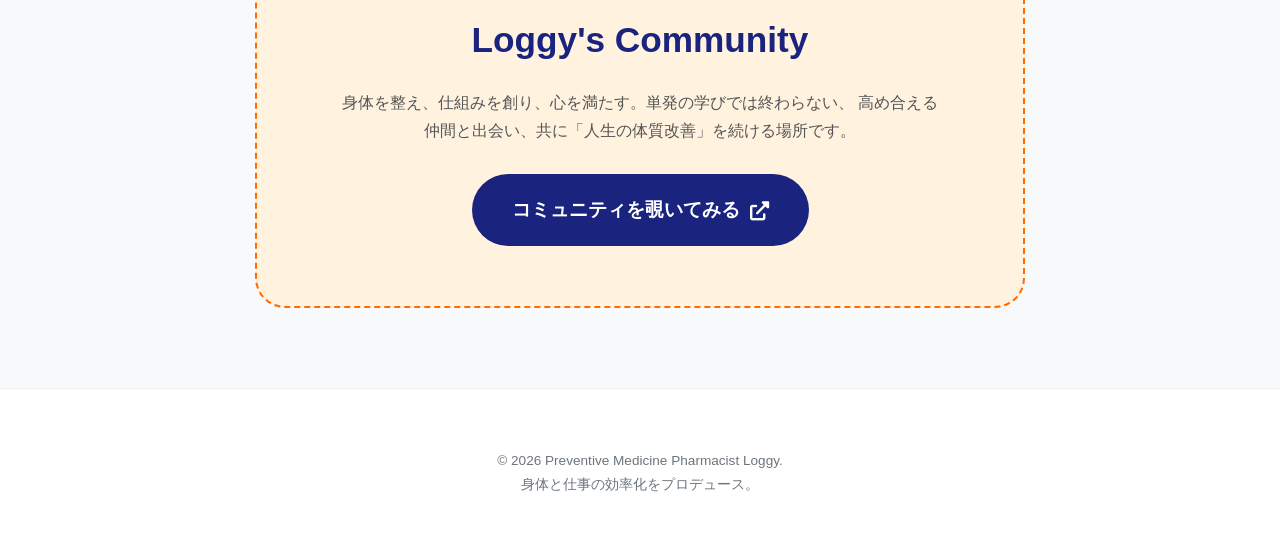
==== commit 681459fc: "Update index.html" ====
--- a/index.html
+++ b/index.html
@@ -229,10 +229,10 @@
     <article class="ws-card">
         <div class="ws-image-container"><img src="images/diet.jpg" alt="ライバーダイエット" class="ws-image"></div>
         <div class="ws-body">
-            <span class="ws-date-badge"><i class="far fa-calendar-alt"></i> 5月1日(金) 21:00-22:00</span>
+            <span class="ws-date-badge"><i class="far fa-calendar-alt"></i> 5月1日(金) 受付終了</span>
             <h2 class="ws-title">【ライバーダイエット】<br>脂肪燃焼×ライブ配信</h2>
             <div class="ws-text">科学的に脂肪を燃やす仕組みを、サプリ変態薬剤師が紐解きます。人生のタイパを最大化するダイエット体験を。</div>
-            <a href="https://forms.gle/5XAhfQ7T3XfFHzM89" class="cta-btn" target="_blank">詳細・お申し込み <i class="fas fa-fire"></i></a>
+            <a href="" class="cta-btn" target="_blank">受付終了 <i class="fas fa-fire"></i></a>
         </div>
     </article>
 
